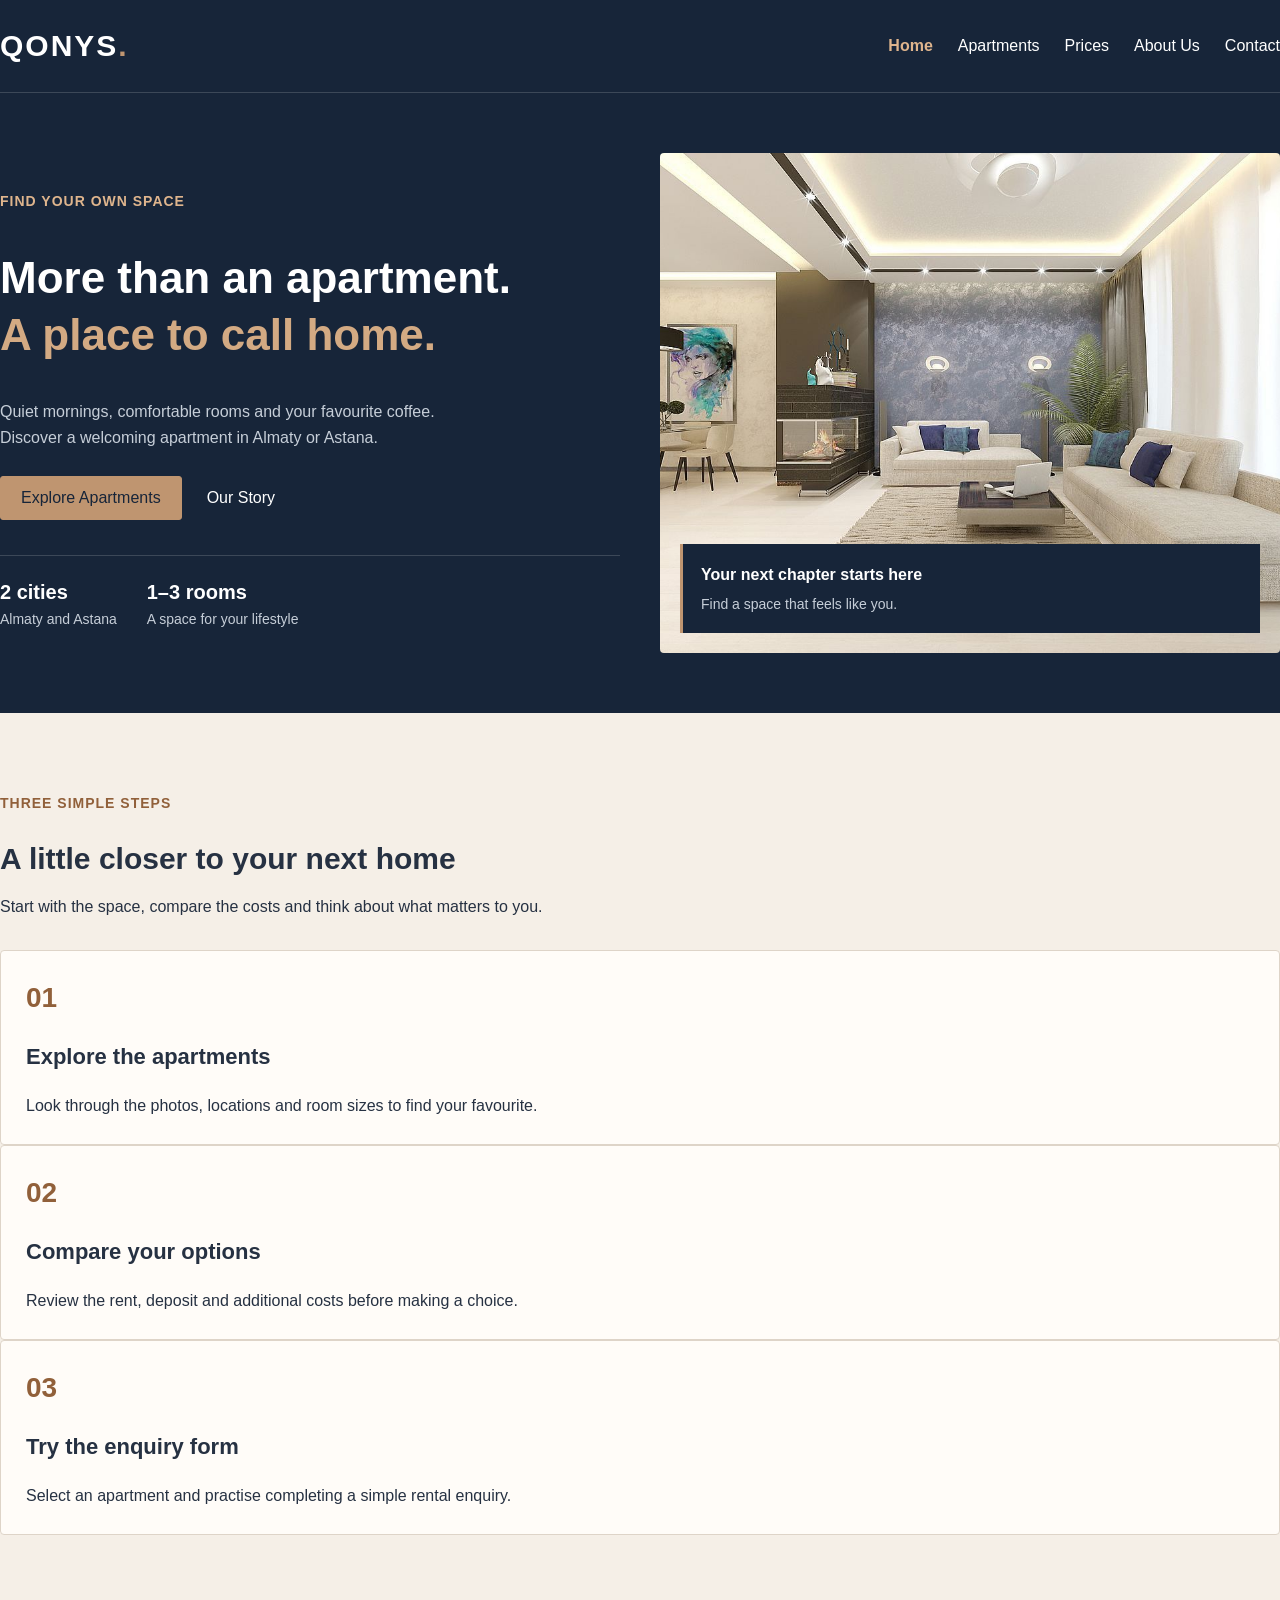
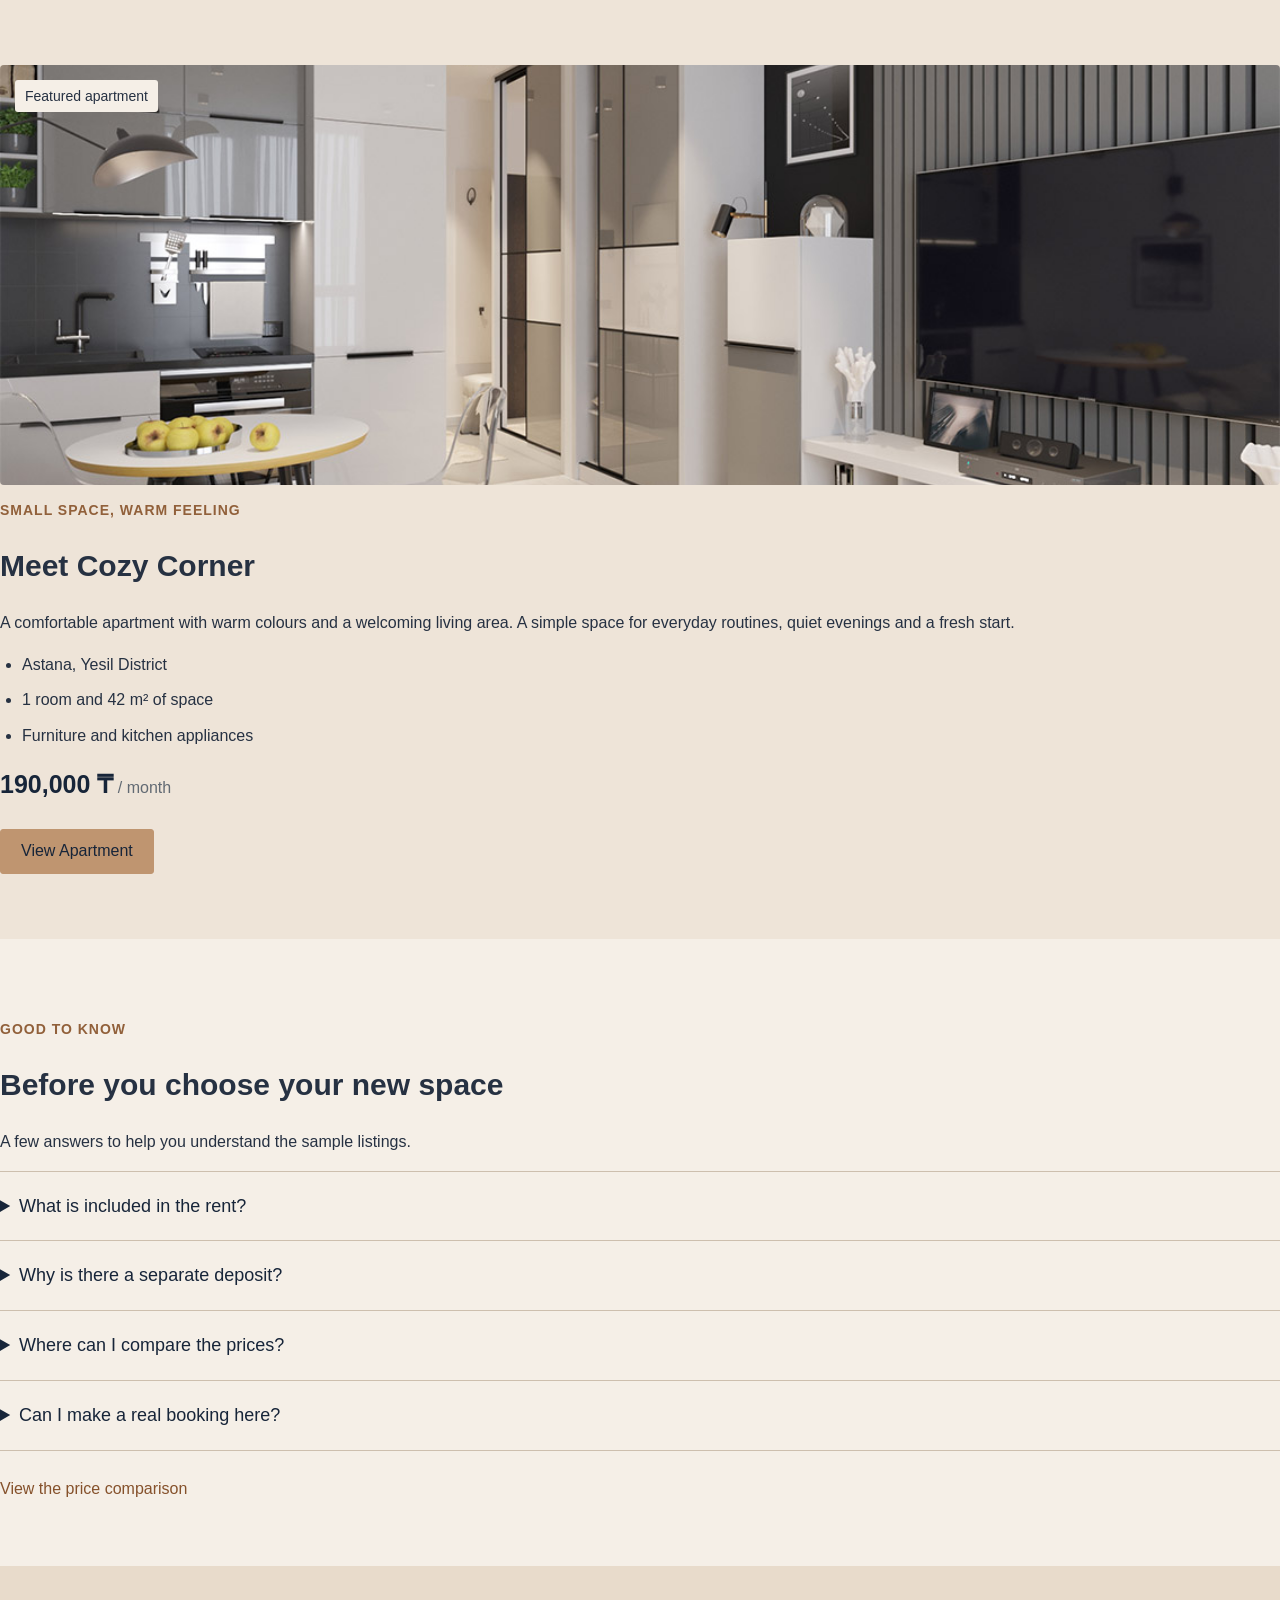
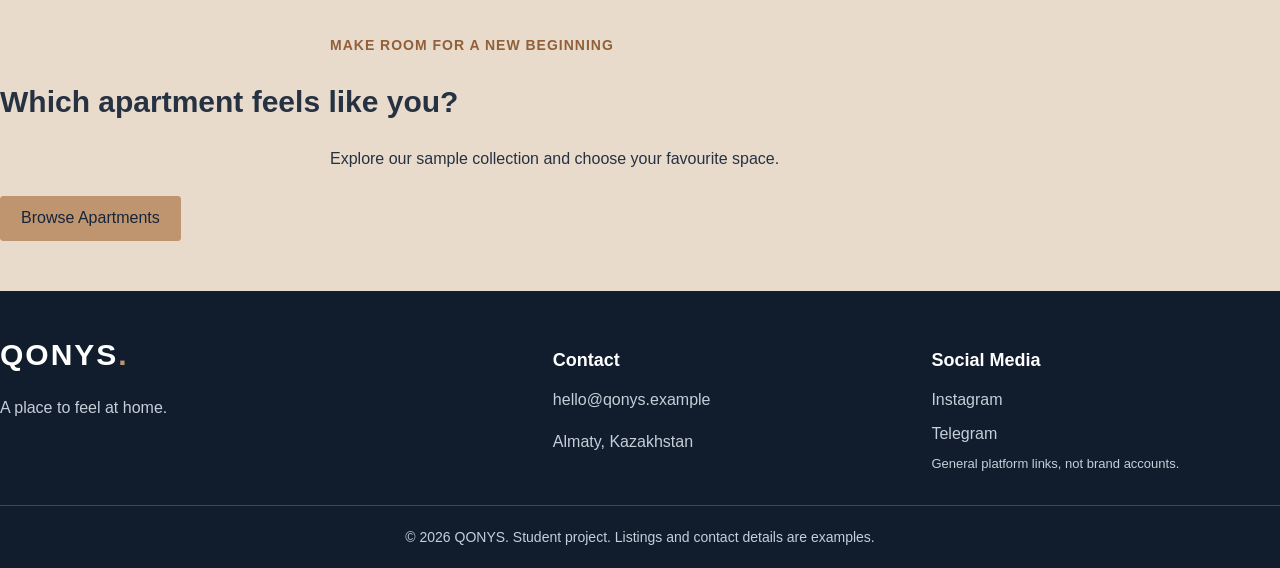
==== index.html @ 055ecd17 "Complete QONYS endterm project features" ====
<!DOCTYPE html>
<html lang="en">
<head>
    <meta charset="UTF-8">
    <meta name="viewport" content="width=device-width, initial-scale=1.0">
    <link href="css/bootstrap.min.css" rel="stylesheet">
    <title>QONYS</title>
    <link rel="stylesheet" href="css/style.css">
</head>
<body>
    
    <header>
        <div class="container header-content">
            <a href="index.html" class="logo">QONYS<span>.</span></a>

            <nav aria-label="Main navigation">
                <ul class="nav-links">
                    <li><a href="index.html" class="active" aria-current="page">Home</a></li>
                    <li><a href="apartments.html">Apartments</a></li>
                    <li><a href="prices.html">Prices</a></li>
                    <li><a href="about.html">About Us</a></li>
                    <li><a href="contact.html">Contact</a></li>
                </ul>
            </nav>
        </div>
    </header>

    <main>
        <section class="hero">
            <div class="container hero-content">
                <div class="hero-description">
                    <p class="subtitle">FIND YOUR OWN SPACE</p>
                    <h1>More than an apartment.<br><span>A place to call home.</span></h1>

                    <p class="hero-text">
                        Quiet mornings, comfortable rooms and your favourite coffee.
                        Discover a welcoming apartment in Almaty or Astana.
                    </p>

                    <div class="hero-actions">
                        <a href="apartments.html" class="btn main-button">Explore Apartments</a>
                        <a href="about.html" class="hero-link">Our Story</a>
                    </div>

                    <div class="hero-facts">
                        <div>
                            <strong>2 cities</strong>
                            <span>Almaty and Astana</span>
                        </div>

                        <div>
                            <strong>1–3 rooms</strong>
                            <span>A space for your lifestyle</span>
                        </div>
                    </div>
                </div>

                <div class="hero-image">
                    <img src="hs1.jpg" alt="Bright living room with a comfortable blue sofa" width="1200" height="900">

                    <div class="image-label">
                        <strong>Your next chapter starts here</strong>
                        <span>Find a space that feels like you.</span>
                    </div>
                </div>
            </div>
        </section>

        <section class="section">
            <div class="container">
                <div class="section-heading">
                    <p class="subtitle">THREE SIMPLE STEPS</p>
                    <h2>A little closer to your next home</h2>
                    <p>Start with the space, compare the costs and think about what matters to you.</p>
                </div>

                <div class="row g-4">
                    <div class="col-md-4">
                        <article class="feature-card">
                            <span class="step-number">01</span>
                            <h3>Explore the apartments</h3>
                            <p>Look through the photos, locations and room sizes to find your favourite.</p>
                        </article>
                    </div>

                    <div class="col-md-4">
                        <article class="feature-card">
                            <span class="step-number">02</span>
                            <h3>Compare your options</h3>
                            <p>Review the rent, deposit and additional costs before making a choice.</p>
                        </article>
                    </div>

                    <div class="col-md-4">
                        <article class="feature-card">
                            <span class="step-number">03</span>
                            <h3>Try the enquiry form</h3>
                            <p>Select an apartment and practise completing a simple rental enquiry.</p>
                        </article>
                    </div>
                </div>
            </div>
        </section>

        <section class="section soft-section">
            <div class="container">
                <div class="row g-5 align-items-center">
                    <div class="col-md-6">
                        <div class="featured-image">
                            <img src="hs2.jpg" alt="Warm living room with brown furniture in Cozy Corner" width="1000" height="800" loading="lazy">
                            <span class="tag">Featured apartment</span>
                        </div>
                    </div>

                    <div class="col-md-6">
                        <p class="subtitle">SMALL SPACE, WARM FEELING</p>
                        <h2>Meet Cozy Corner</h2>

                        <p>
                            A comfortable apartment with warm colours and a welcoming
                            living area. A simple space for everyday routines,
                            quiet evenings and a fresh start.
                        </p>

                        <ul class="simple-list mb-4">
                            <li>Astana, Yesil District</li>
                            <li>1 room and 42 m² of space</li>
                            <li>Furniture and kitchen appliances</li>
                        </ul>

                        <p class="featured-price"><strong>190,000 ₸</strong> / month</p>

                        <a href="apartments.html#cozy-corner" class="btn main-button">View Apartment</a>
                    </div>
                </div>
            </div>
        </section>

        <section class="section">
            <div class="container">
                <div class="row g-5">
                    <div class="col-md-4">
                        <p class="subtitle">GOOD TO KNOW</p>
                        <h2>Before you choose your new space</h2>
                        <p class="mt-3">A few answers to help you understand the sample listings.</p>
                    </div>

                    <div class="col-md-8">
                        <div class="faq-list">
                            <details>
                                <summary>What is included in the rent?</summary>
                                <p>The sample rent includes the apartment, furniture and kitchen appliances. Utilities, internet and parking are listed separately.</p>
                            </details>

                            <details>
                                <summary>Why is there a separate deposit?</summary>
                                <p>A deposit is an additional upfront amount. In our examples, it equals one month's rent. For a real rental, ask about the return conditions before agreeing.</p>
                            </details>

                            <details>
                                <summary>Where can I compare the prices?</summary>
                                <p>The Prices page shows the city, number of rooms, monthly rent and deposit for every sample apartment.</p>
                            </details>

                            <details>
                                <summary>Can I make a real booking here?</summary>
                                <p>No. QONYS is a student project. You can explore the apartments and try the form, but the website does not create bookings.</p>
                            </details>
                        </div>

                        <a href="prices.html" class="text-link">View the price comparison</a>
                    </div>
                </div>
            </div>
        </section>

        <section class="banner">
            <div class="container text-center">
                <p class="subtitle">MAKE ROOM FOR A NEW BEGINNING</p>
                <h2>Which apartment feels like you?</h2>
                <p>Explore our sample collection and choose your favourite space.</p>
                <a href="apartments.html" class="btn main-button">Browse Apartments</a>
            </div>
        </section>
    </main>

     <footer>
        <div class="container footer-content">
            <div>
                <a href="index.html" class="logo">QONYS<span>.</span></a>
                <p>A place to feel at home.</p>
            </div>

            <div>
                <h3>Contact</h3>
                <a href="mailto:hello@qonys.example">hello@qonys.example</a>
                <p>Almaty, Kazakhstan</p>
            </div>

            <div>
                <h3>Social Media</h3>
                <a href="https://www.instagram.com/" target="_blank" rel="noopener noreferrer">Instagram</a>
                <a href="https://t.me/" target="_blank" rel="noopener noreferrer">Telegram</a>
                <small>General platform links, not brand accounts.</small>
            </div>
        </div>

        <p class="copyright">© 2026 QONYS. Student project. Listings and contact details are examples.</p>
    </footer>

</body>
</html>
---- css/style.css ----
/* CSS variables */

:root {
    --navy: #172539;
    --brown: #bf9570;
    --cream: #f5efe7;
}

/* General styles */

* {
    box-sizing: border-box;
}

body {
    margin: 0;
    font-family: "Roboto", Arial, sans-serif;
    font-size: 16px;
    line-height: 1.6;
    color: #263142;
    background-color: var(--cream);
}

h1,
h2,
h3 {
    font-weight: 700;
    line-height: 1.3;
}

h1 {
    font-size: 44px;
}

h2 {
    font-size: 30px;
}

h3 {
    font-size: 22px;
}

a {
    color: inherit;
    text-decoration: none;
}

a:hover {
    color: #85512b;
    text-decoration: none;
}

a:focus,
button:focus {
    outline: 2px solid #91603a;
    outline-offset: 3px;
}

img {
    display: block;
    max-width: 100%;
    object-fit: cover;
}

.section {
    padding: 65px 0;
}

.soft-section {
    background-color: #eee4d8;
}

.section-heading {
    max-width: 650px;
    margin-bottom: 30px;
}

.section-heading h2 {
    margin-bottom: 15px;
}

.subtitle {
    margin-bottom: 15px;
    color: #91603a;
    font-size: 14px;
    font-weight: 700;
    letter-spacing: 1px;
}

.section-actions {
    display: flex;
    justify-content: center;
    margin-top: 30px;
}

/* Header and navigation */

header {
    color: white;
    background-color: var(--navy);
    border-bottom: 1px solid #3c4858;
}

.header-content {
    display: flex;
    justify-content: space-between;
    align-items: center;
    gap: 25px;
    padding-top: 22px;
    padding-bottom: 22px;
}

.logo {
    color: white;
    font-size: 30px;
    font-weight: 700;
    letter-spacing: 2px;
    text-decoration: none;
}

.logo span {
    color: var(--brown);
}

.logo:hover {
    color: #dfb58d;
}

.nav-links {
    display: flex;
    flex-wrap: wrap;
    gap: 25px;
    margin: 0;
    padding: 0;
    list-style: none;
}

.nav-links a {
    display: block;
    padding: 6px 0;
    color: white;
    text-decoration: none;
}

.nav-links a:hover {
    color: #dfb58d;
}

.nav-links a.active {
    color: #dfb58d;
    font-weight: 700;
}

/* Buttons */

.main-button,
.outline-button {
    display: inline-flex;
    justify-content: center;
    align-items: center;
    min-height: 44px;
    padding: 10px 20px;
    border-radius: 3px;
    font-size: 16px;
    font-weight: 500;
    line-height: 1.4;
    text-align: center;
    text-decoration: none;
    box-shadow: none;
    transition: none;
}

.main-button {
    color: #172539;
    background-color: var(--brown);
    border: 1px solid #bf9570;
}

.main-button:hover {
    color: #172539;
    background-color: #cda780;
    border-color: #cda780;
}

.main-button:focus {
    color: #172539;
    background-color: var(--brown);
    border-color: #91603a;
    box-shadow: none;
}

.outline-button {
    color: #172539;
    background-color: transparent;
    border: 1px solid #172539;
}

.outline-button:hover,
.outline-button:focus {
    color: #172539;
    background-color: #e8dbcb;
    border-color: #172539;
    box-shadow: none;
}

.text-link {
    display: inline-block;
    color: #85512b;
    font-weight: 500;
    text-decoration: none;
}

.text-link:hover {
    color: #172539;
}

/* Home page */

.hero {
    padding: 60px 0;
    color: white;
    background-color: var(--navy);
}

.hero-content {
    display: grid;
    grid-template-columns: 1fr 1fr;
    align-items: center;
    gap: 40px;
}

.hero-content > div {
    min-width: 0;
}

.hero .subtitle {
    color: #dfb58d;
}

.hero h1 span {
    color: #d3aa83;
}

.hero-text {
    max-width: 450px;
    margin: 25px 0;
    color: #c6ced8;
}

.hero-actions {
    display: flex;
    align-items: center;
    flex-wrap: wrap;
    gap: 25px;
}

.hero-link {
    color: white;
    text-decoration: none;
}

.hero-link:hover {
    color: #dfb58d;
}

.hero-facts {
    display: flex;
    flex-wrap: wrap;
    gap: 30px;
    margin-top: 35px;
    padding-top: 20px;
    border-top: 1px solid #3c4858;
}

.hero-facts strong,
.hero-facts span {
    display: block;
}

.hero-facts strong {
    font-size: 20px;
}

.hero-facts span {
    color: #c6ced8;
    font-size: 14px;
}

/* Image positioning */
.hero-image {
    position: relative;
}

.hero-image img {
    width: 100%;
    height: 500px;
    border-radius: 4px;
}

.image-label {
    position: absolute;
    right: 20px;
    bottom: 20px;
    left: 20px;
    padding: 18px;
    background-color: #172539;
    border-left: 3px solid #bf9570;
}

.image-label strong,
.image-label span {
    display: block;
}

.image-label span {
    margin-top: 5px;
    color: #c6ced8;
    font-size: 14px;
}

/* Information cards */

.feature-card {
    height: 100%;
    padding: 25px;
    background-color: #fffcf8;
    border: 1px solid #ded4c8;
    border-radius: 4px;
}

.feature-card p:last-child {
    margin-bottom: 0;
}

.step-number {
    display: block;
    margin-bottom: 15px;
    color: #91603a;
    font-size: 28px;
    font-weight: 700;
}

/* Featured apartment */

.featured-image {
    position: relative;
}

.featured-image img {
    width: 100%;
    height: 420px;
    border-radius: 4px;
}

.featured-price {
    margin-bottom: 25px;
    color: #626a73;
}

.featured-price strong {
    color: #172539;
    font-size: 25px;
}

/* Frequently asked questions */

.faq-list {
    margin-bottom: 25px;
    border-top: 1px solid #cdbfae;
}

.faq-list details {
    padding: 20px 0;
    border-bottom: 1px solid #cdbfae;
}

.faq-list summary {
    color: #172539;
    cursor: pointer;
    font-size: 18px;
    font-weight: 500;
}

.faq-list summary:hover {
    color: #85512b;
}

.faq-list summary:focus {
    outline: 2px solid #91603a;
    outline-offset: 3px;
}

.faq-list details p {
    margin: 15px 0 0;
    color: #4e5864;
}

/* Banner */

.banner {
    padding: 50px 0;
    background-color: #e8dbcb;
}

.banner p {
    max-width: 620px;
    margin: 18px auto 25px;
}

/* Page headings */

.page-heading {
    padding: 50px 0;
    color: white;
    background-color: var(--navy);
}

.page-heading h1 {
    max-width: 850px;
    margin-bottom: 20px;
}

.page-heading .subtitle {
    color: #dfb58d;
}

.page-heading p:last-child {
    max-width: 650px;
    margin-bottom: 0;
    color: #c6ced8;
}

/* Apartment cards */

.apartment-grid {
    display: grid;
    grid-template-columns: repeat(3, 1fr);
    align-items: stretch;
    gap: 25px;
}

.apartment-card {
    display: flex;
    flex-direction: column;
    min-width: 0;
    overflow: hidden;
    background-color: #fffcf8;
    border: 1px solid #ded4c8;
    border-radius: 4px;
    scroll-margin-top: 25px;
}

.card-image {
    position: relative;
    flex-shrink: 0;
}

.card-image img {
    width: 100%;
    height: 240px;
}

.tag {
    position: absolute;
    top: 15px;
    left: 15px;
    padding: 5px 10px;
    background-color: #f5efe7;
    border-radius: 3px;
    font-size: 14px;
}

.card-info {
    display: flex;
    flex-direction: column;
    flex-grow: 1;
    padding: 22px;
}

.card-info h2 {
    font-size: 25px;
}

.location {
    color: #626a73;
    font-size: 14px;
}

.apartment-details {
    margin-bottom: 25px;
    padding-left: 20px;
    color: #4e5864;
}

.apartment-details li {
    margin-bottom: 6px;
}

.card-bottom {
    display: flex;
    flex-direction: column;
    gap: 16px;
    margin-top: auto;
    padding-top: 20px;
    border-top: 1px solid #ded4c8;
}

.apartment-price {
    display: flex;
    align-items: baseline;
    flex-wrap: wrap;
    gap: 8px;
    margin: 0;
}

.apartment-price strong {
    color: #172539;
    font-size: 22px;
}

.apartment-price span {
    color: #626a73;
    font-size: 14px;
}

.card-bottom .main-button {
    width: 100%;
    font-size: 15px;
}

/* Lists and notices */

.simple-list {
    margin-bottom: 0;
    padding-left: 22px;
}

.simple-list li {
    margin-top: 10px;
}

.notice {
    padding: 16px;
    background-color: #e9dfd2;
    border-left: 3px solid #91603a;
    font-size: 15px;
}

/* Price table */

.price-table {
    width: 100%;
    min-width: 720px;
    border-collapse: collapse;
    background-color: #fffcf8;
}

.price-table caption {
    caption-side: top;
    margin-bottom: 12px;
    color: #626a73;
}
.price-table th,
.price-table td {
    padding: 18px;
    text-align: left;
    border-bottom: 1px solid #ded4c8;
}

.price-table thead {
    color: white;
    background-color: var(--navy);
}

.price-table tbody tr:nth-child(even) {
    background-color: #e9dfd2;
}

/* Budget example */

.budget-box {
    padding: 25px;
    background-color: #fffcf8;
    border: 1px solid #ded4c8;
    border-radius: 4px;
}

.budget-box h3 {
    margin-bottom: 20px;
}

.budget-row {
    display: flex;
    justify-content: space-between;
    flex-wrap: wrap;
    gap: 10px;
    padding: 15px 0;
    border-bottom: 1px solid #ded4c8;
}

.budget-total {
    color: #172539;
    font-size: 20px;
    font-weight: 700;
}

/* About page */

.about-image {
    width: 100%;
    height: 420px;
    border-radius: 4px;
}

/* Contact page */

.contact-section {
    padding: 50px 0;
}

.contact-note {
    margin-top: 20px;
    color: #555;
    font-size: 14px;
}

.contact-form {
    padding: 24px;
    background-color: #fffcf8;
    border: 1px solid #cfc5b9;
    border-radius: 3px;
}

.contact-form h2 {
    margin-bottom: 20px;
    font-size: 26px;
}

.form-label {
    font-weight: 500;
}

.contact-form .form-control,
.contact-form .form-select {
    padding: 9px 12px;
    border: 1px solid #aaa;
    border-radius: 3px;
    box-shadow: none;
    transition: none;
}

.contact-form .form-control:focus,
.contact-form .form-select:focus {
    border-color: #91603a;
    outline: 2px solid #bf9570;
    outline-offset: 1px;
    box-shadow: none;
}

.contact-form .main-button {
    width: auto;
}

/* ID selectors */

#request {
    scroll-margin-top: 25px;
}

#demo {
    margin-top: 20px;
    margin-bottom: 0;
    color: #555;
    font-size: 14px;
}

#demo:target {
    outline: 2px solid #91603a;
    outline-offset: 5px;
}

/* Footer */

footer {
    padding-top: 40px;
    color: #c6ced8;
    background-color: #111d2d;
}

.footer-content {
    display: grid;
    grid-template-columns: 1.5fr 1fr 1fr;
    gap: 30px;
}

footer h3 {
    margin-bottom: 15px;
    color: white;
    font-size: 18px;
}

footer a {
    display: block;
    margin-bottom: 8px;
    color: #c6ced8;
    text-decoration: none;
    overflow-wrap: anywhere;
}

footer a:hover {
    color: #dfb58d;
}

footer small {
    display: block;
    font-size: 13px;
}

.copyright {
    margin: 30px 0 0;
    padding: 20px;
    text-align: center;
    border-top: 1px solid #3c4858;
    font-size: 14px;
}

/* Tablet */

@media (max-width: 992px) {
    h1 {
        font-size: 36px;
    }

    h2 {
        font-size: 28px;
    }

    .section {
        padding: 50px 0;
    }

    .header-content {
        flex-wrap: wrap;
        gap: 15px;
    }

    .nav-links {
        gap: 20px;
    }

    .hero-content {
        gap: 25px;
    }

    .hero-image img {
        height: 480px;
    }

    .hero-facts {
        gap: 20px;
    }

    .apartment-grid {
        grid-template-columns: repeat(2, 1fr);
    }

    .card-info {
        padding: 20px;
    }

    .footer-content {
        grid-template-columns: repeat(2, 1fr);
    }
}

/* Mobile */

@media (max-width: 576px) {
    h1 {
        font-size: 30px;
    }

    h2 {
        font-size: 25px;
    }

    h3 {
        font-size: 20px;
    }

    .section {
        padding: 40px 0;
    }

    .section-heading {
        margin-bottom: 25px;
    }

    .header-content {
        flex-direction: column;
        align-items: flex-start;
    }

    .nav-links {
        gap: 8px 18px;
        font-size: 14px;
    }

    .hero {
        padding: 35px 0;
    }

    .hero-content {
        grid-template-columns: 1fr;
        gap: 30px;
    }

    .hero-actions {
        flex-direction: column;
        align-items: stretch;
        gap: 18px;
    }

    .hero-link {
        align-self: flex-start;
    }

    .hero-image img {
        height: 350px;
    }

    .image-label {
        right: 15px;
        bottom: 15px;
        left: 15px;
        padding: 15px;
    }

    .hero-facts {
        margin-top: 25px;
    }

    .page-heading {
        padding: 35px 0;
    }
.apartment-grid {
        grid-template-columns: 1fr;
    }

    .featured-image img,
    .about-image {
        height: 300px;
    }

    .feature-card,
    .budget-box {
        padding: 20px;
    }

    .faq-list summary {
        font-size: 17px;
    }

    .banner {
        padding: 40px 0;
    }

    .banner .main-button,
    .section-actions .outline-button {
        width: 100%;
    }

    .contact-section {
        padding: 35px 0;
    }

    .contact-form {
        padding: 18px;
    }

    .footer-content {
        grid-template-columns: 1fr;
        gap: 25px;
    }
}
/* Endterm features */

[hidden] {
    display: none !important;
}

.gallery-photo {
    display: block;
    width: 100%;
    padding: 0;
    border: 0;
    background: transparent;
    cursor: zoom-in;
}

.gallery-photo:focus-visible {
    outline-offset: -4px;
}

.card-image .tag {
    pointer-events: none;
}

#lightbox {
    width: min(900px, 94vw);
    max-height: 92vh;
    padding: 16px;
    border: 0;
    border-radius: 4px;
    background: var(--navy);
    color: white;
}

#lightbox::backdrop {
    background: rgba(0, 0, 0, 0.78);
}

#large-photo {
    width: 100%;
    max-height: 65vh;
    object-fit: contain;
}

.password-strength {
    font-size: 0.875rem;
    font-weight: 700;
}

.contact-form .is-invalid {
    border-color: #b02a37;
}

.contact-form .is-valid {
    border-color: #146c43;
}
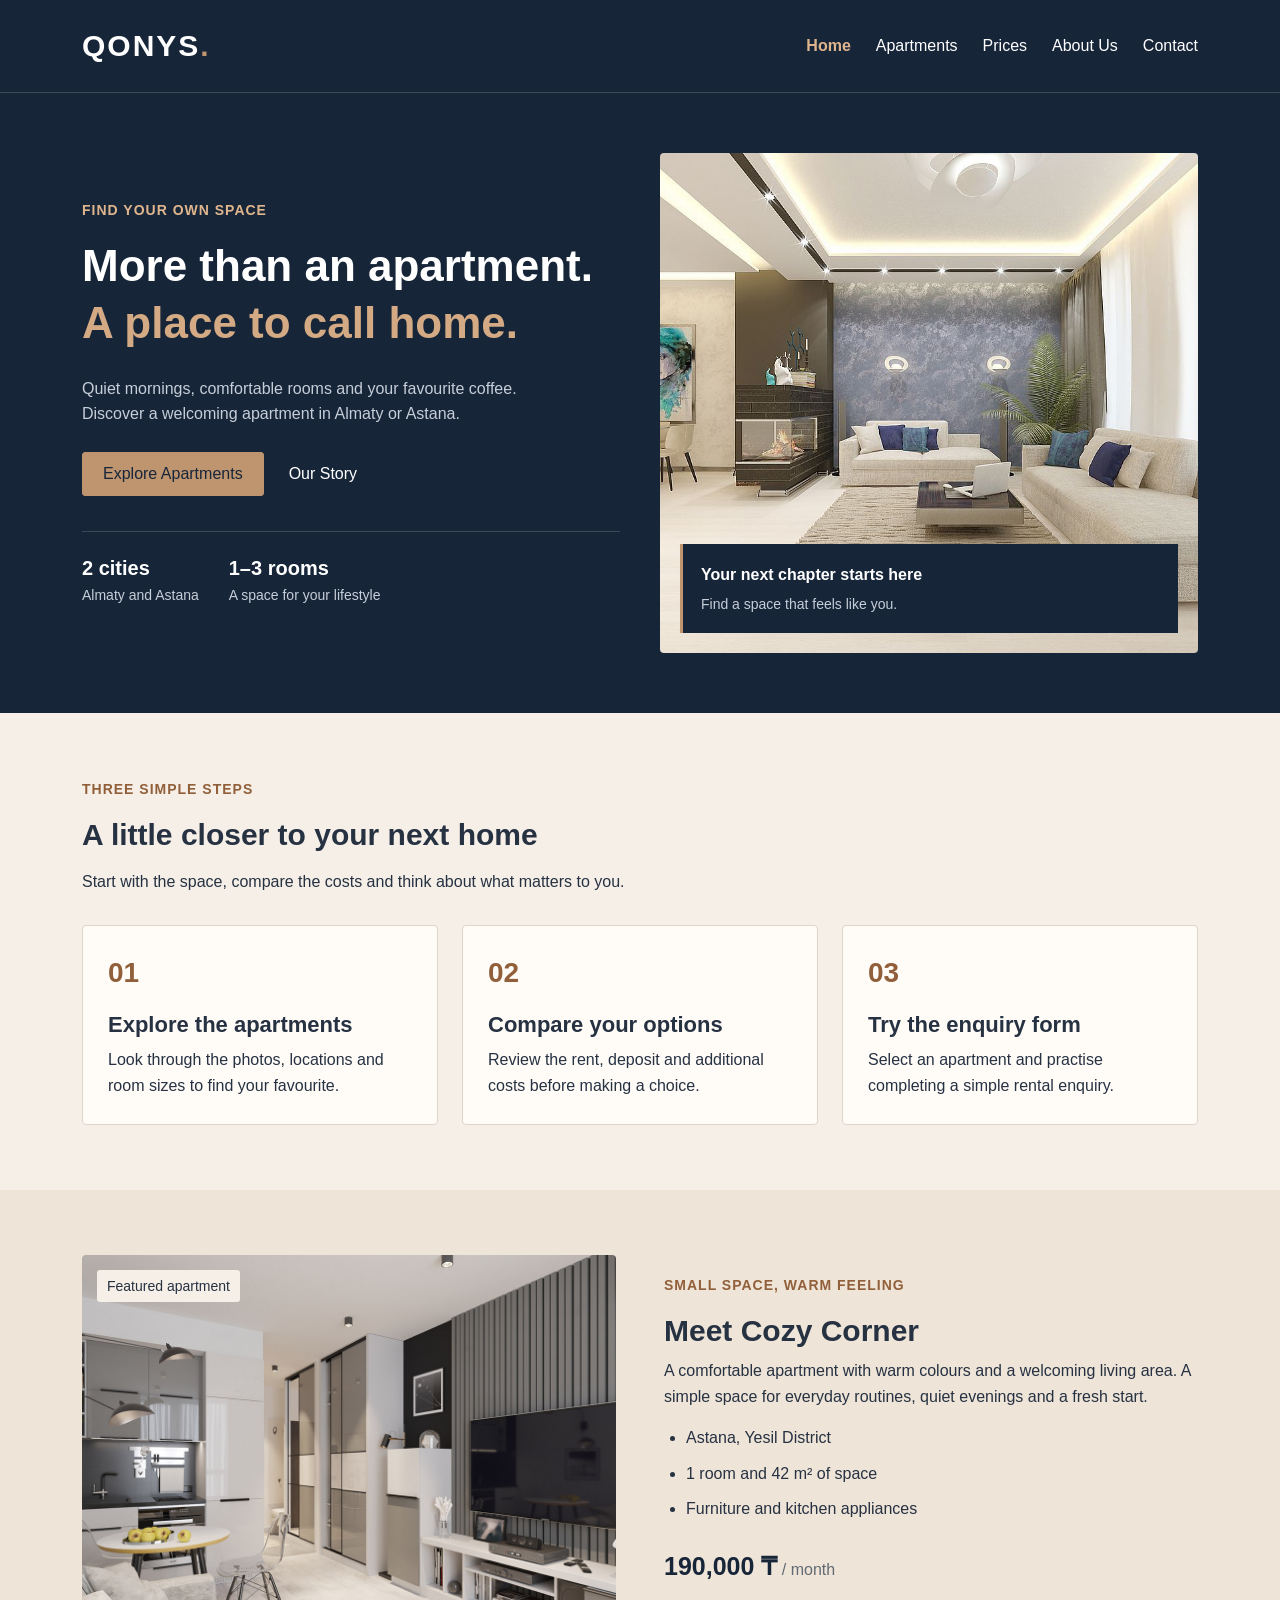
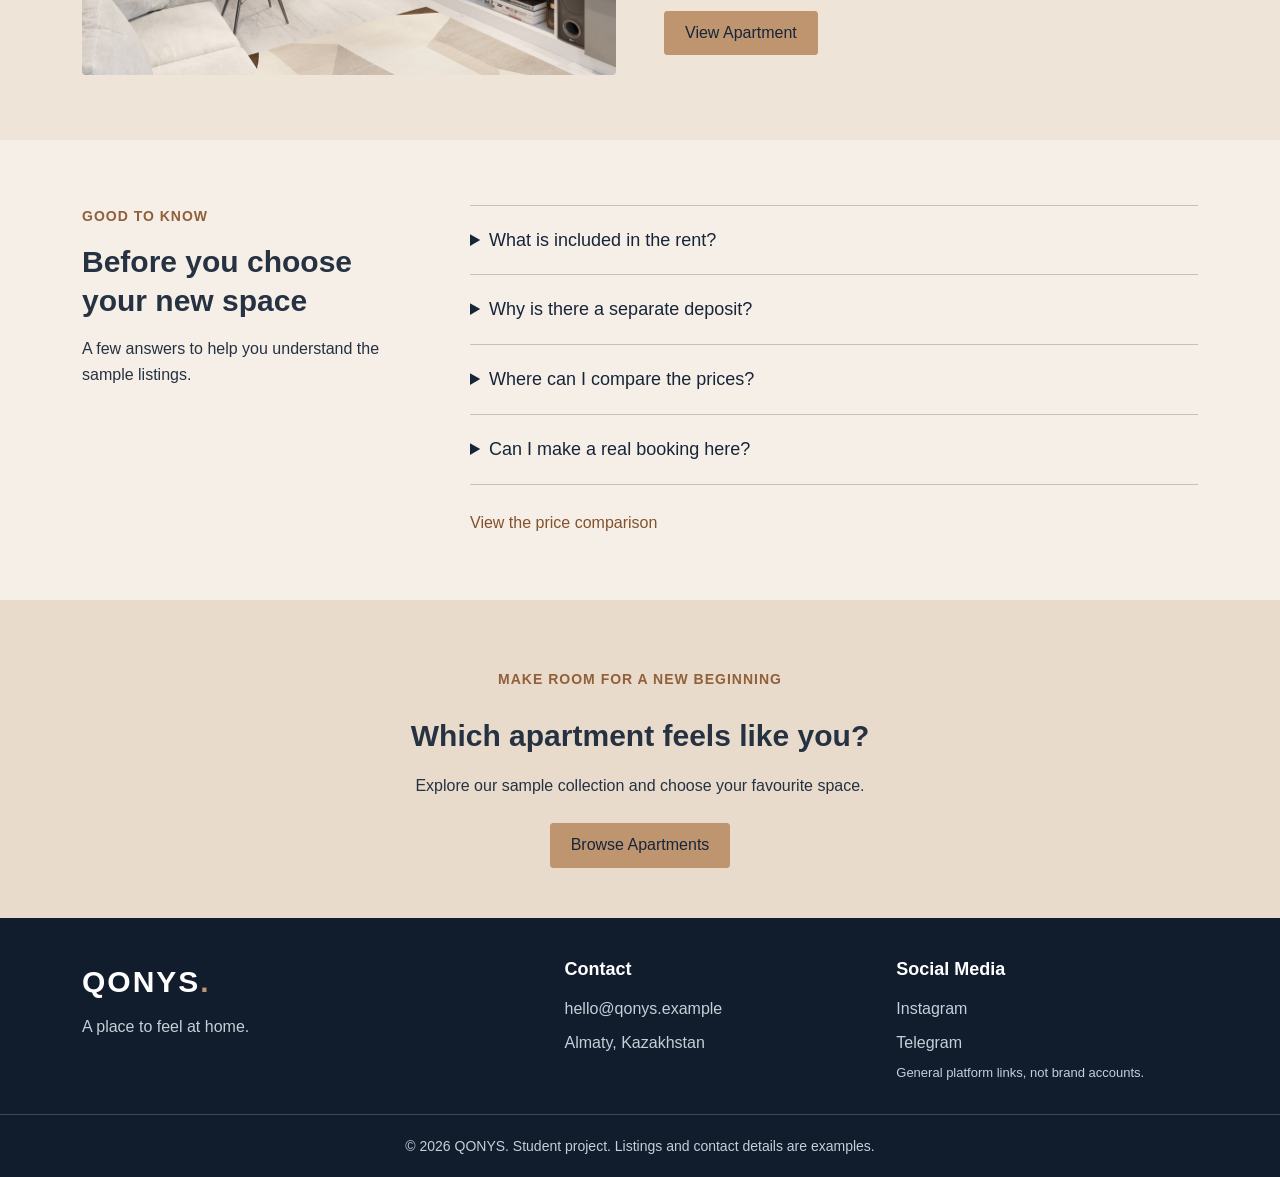
==== commit 2f2e86f6: "Revert "Complete QONYS endterm project features"" ====
--- a/index.html
+++ b/index.html
@@ -3,7 +3,7 @@
 <head>
     <meta charset="UTF-8">
     <meta name="viewport" content="width=device-width, initial-scale=1.0">
-    <link href="css/bootstrap.min.css" rel="stylesheet">
+    <link href="https://cdn.jsdelivr.net/npm/bootstrap@5.3.3/dist/css/bootstrap.min.css" rel="stylesheet">
     <title>QONYS</title>
     <link rel="stylesheet" href="css/style.css">
 </head>
--- a/css/style.css
+++ b/css/style.css
@@ -882,59 +882,4 @@
         grid-template-columns: 1fr;
         gap: 25px;
     }
-}
-/* Endterm features */
-
-[hidden] {
-    display: none !important;
-}
-
-.gallery-photo {
-    display: block;
-    width: 100%;
-    padding: 0;
-    border: 0;
-    background: transparent;
-    cursor: zoom-in;
-}
-
-.gallery-photo:focus-visible {
-    outline-offset: -4px;
-}
-
-.card-image .tag {
-    pointer-events: none;
-}
-
-#lightbox {
-    width: min(900px, 94vw);
-    max-height: 92vh;
-    padding: 16px;
-    border: 0;
-    border-radius: 4px;
-    background: var(--navy);
-    color: white;
-}
-
-#lightbox::backdrop {
-    background: rgba(0, 0, 0, 0.78);
-}
-
-#large-photo {
-    width: 100%;
-    max-height: 65vh;
-    object-fit: contain;
-}
-
-.password-strength {
-    font-size: 0.875rem;
-    font-weight: 700;
-}
-
-.contact-form .is-invalid {
-    border-color: #b02a37;
-}
-
-.contact-form .is-valid {
-    border-color: #146c43;
-}
+}
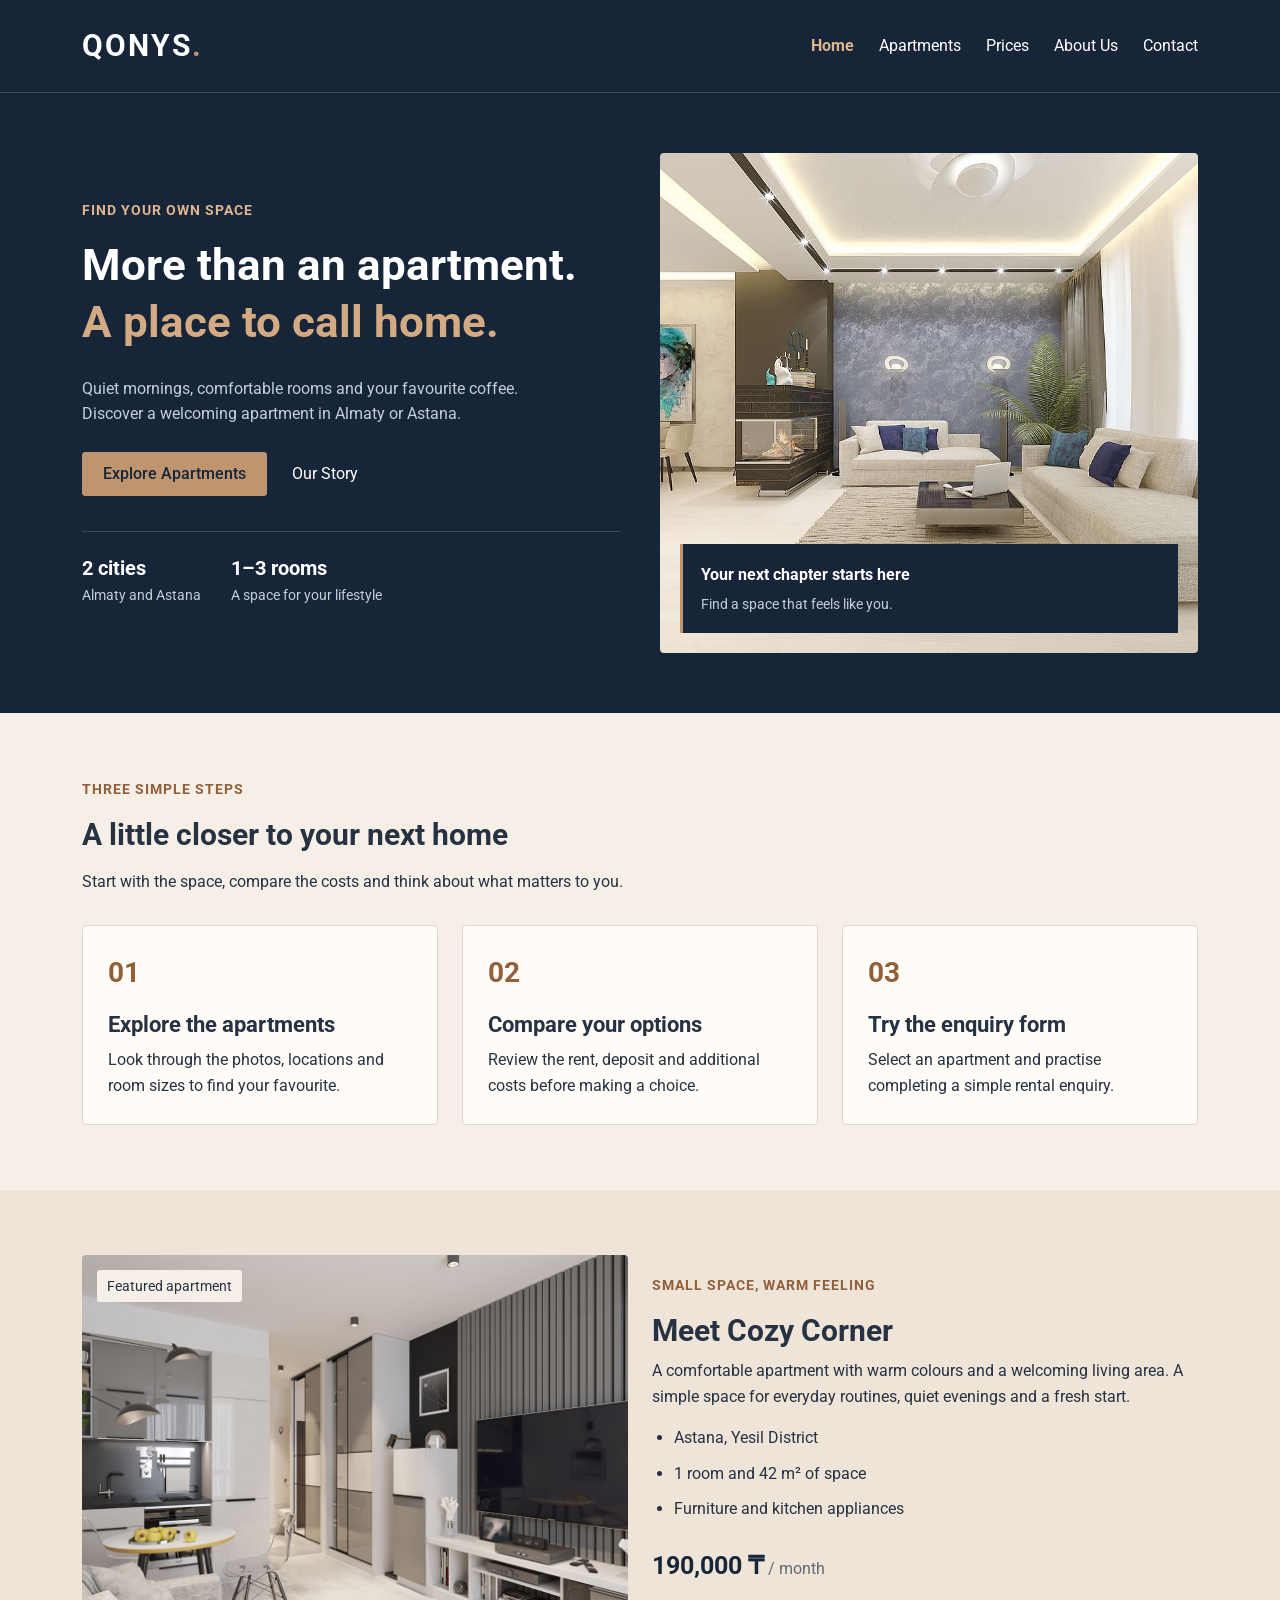
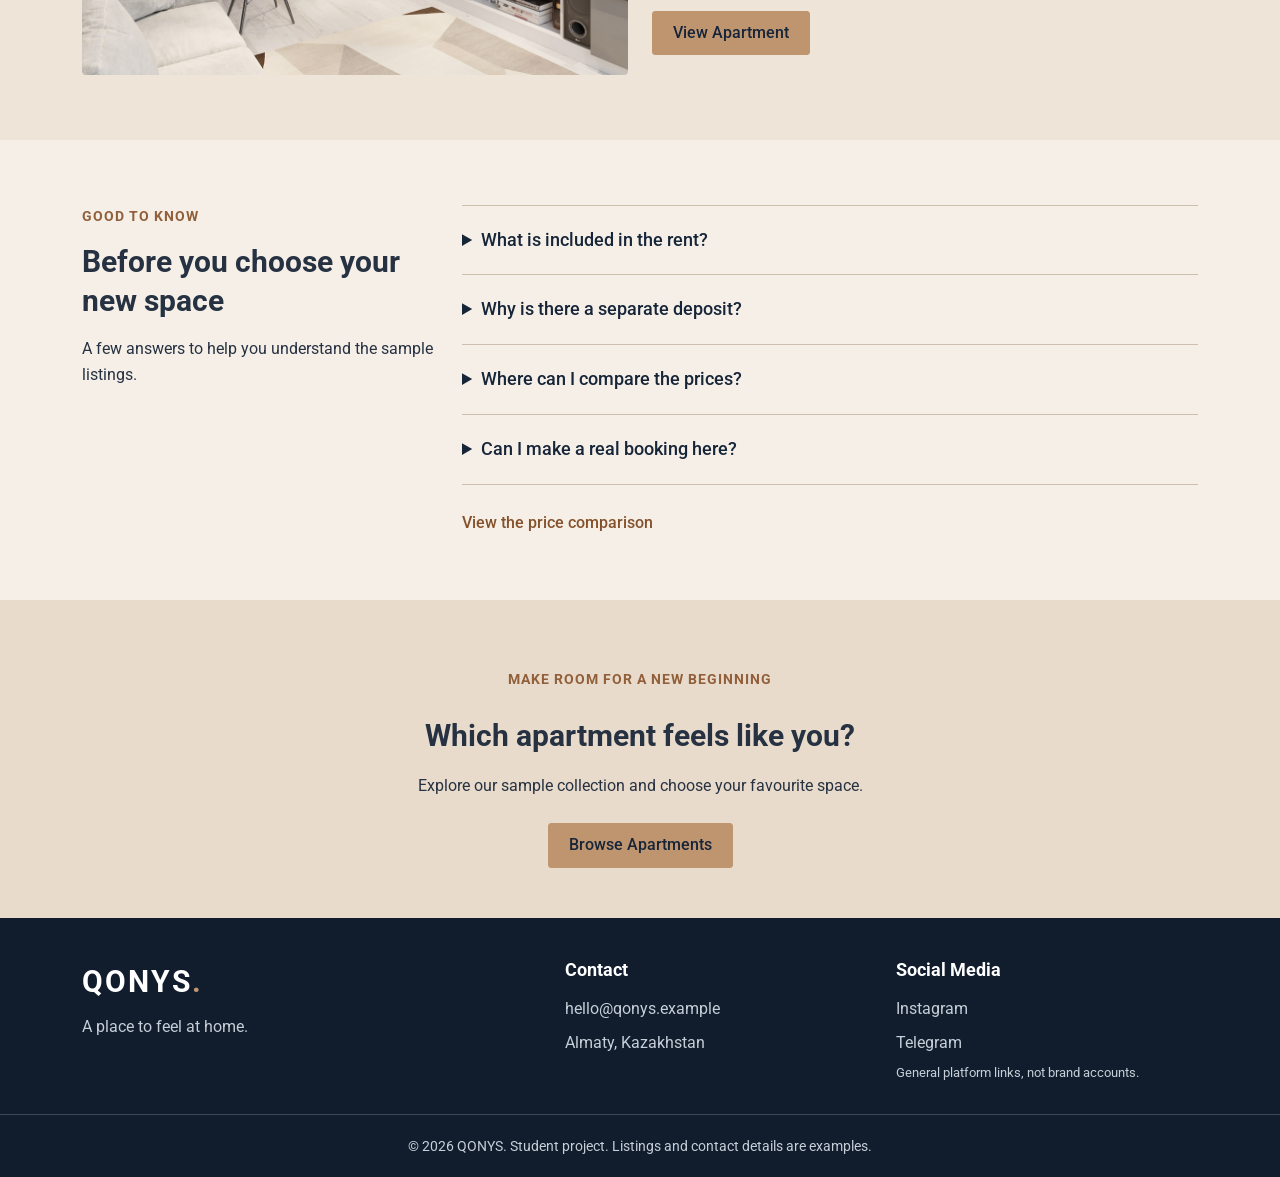
==== commit 10c86573: "Fixing some problems" ====
--- a/index.html
+++ b/index.html
@@ -4,7 +4,8 @@
     <meta charset="UTF-8">
     <meta name="viewport" content="width=device-width, initial-scale=1.0">
     <link href="https://cdn.jsdelivr.net/npm/bootstrap@5.3.3/dist/css/bootstrap.min.css" rel="stylesheet">
-    <title>QONYS</title>
+    <title>QONYS | Home</title>
+    <link href="https://fonts.googleapis.com/css2?family=Roboto:wght@400;500;700&display=swap" rel="stylesheet">
     <link rel="stylesheet" href="css/style.css">
 </head>
 <body>
@@ -104,7 +105,7 @@
 
         <section class="section soft-section">
             <div class="container">
-                <div class="row g-5 align-items-center">
+                <div class="row g-4 align-items-center">
                     <div class="col-md-6">
                         <div class="featured-image">
                             <img src="hs2.jpg" alt="Warm living room with brown furniture in Cozy Corner" width="1000" height="800" loading="lazy">
@@ -138,7 +139,7 @@
 
         <section class="section">
             <div class="container">
-                <div class="row g-5">
+                <div class="row g-4">
                     <div class="col-md-4">
                         <p class="subtitle">GOOD TO KNOW</p>
                         <h2>Before you choose your new space</h2>
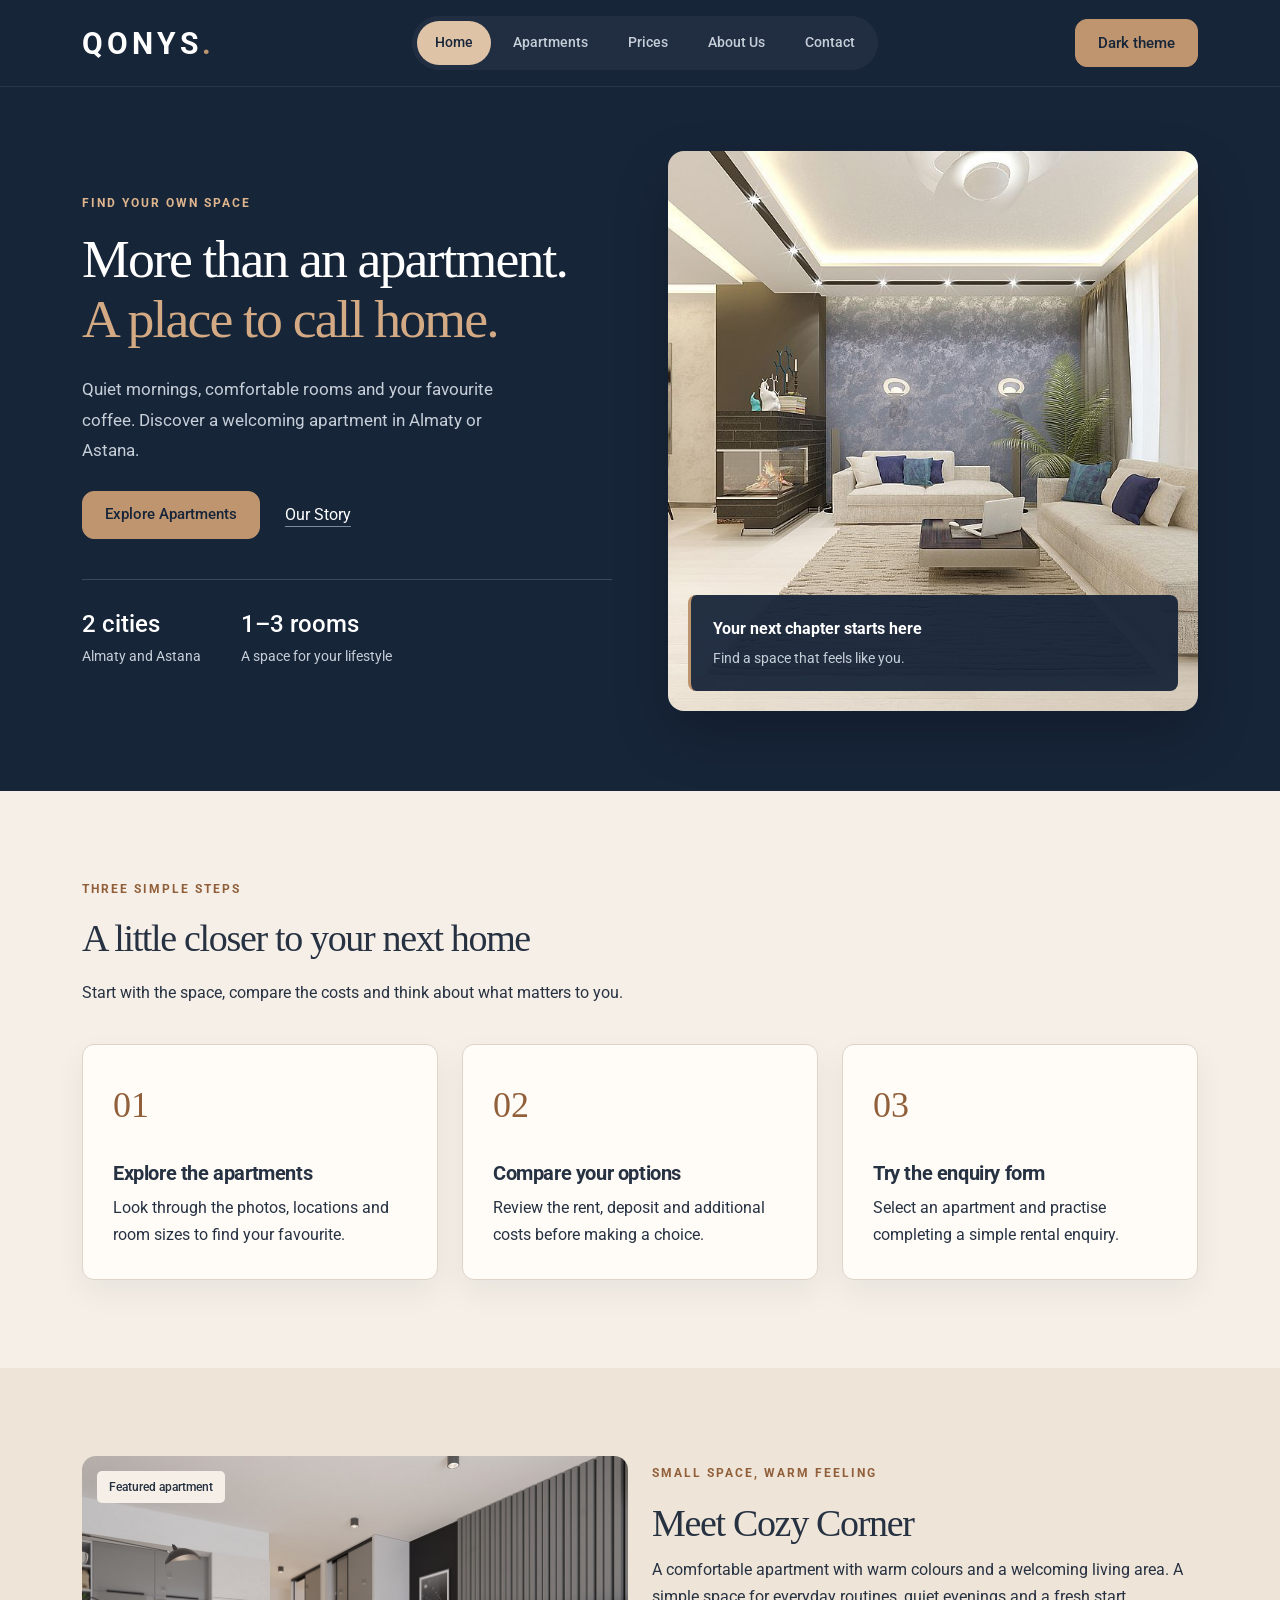
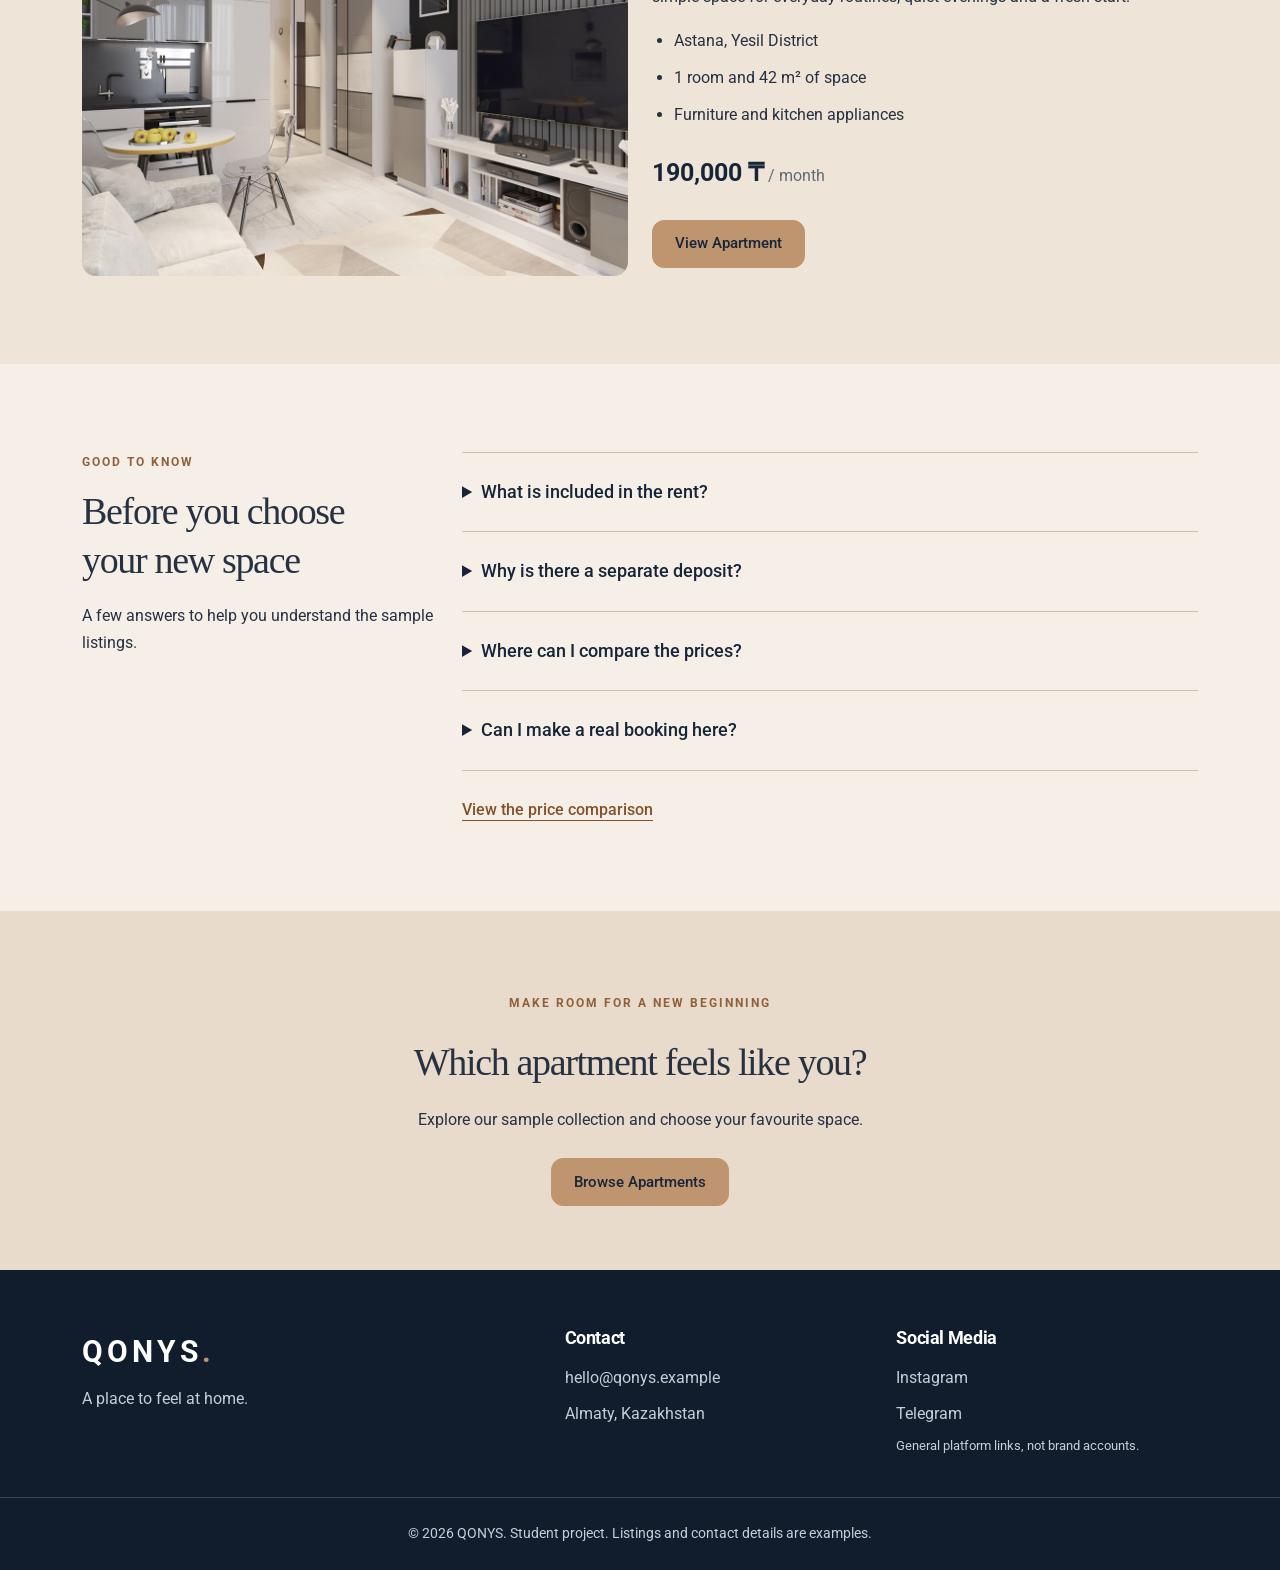
==== commit 150b1561: "Add persistent theme toggle across all pages" ====
--- a/index.html
+++ b/index.html
@@ -6,7 +6,9 @@
     <link href="https://cdn.jsdelivr.net/npm/bootstrap@5.3.3/dist/css/bootstrap.min.css" rel="stylesheet">
     <title>QONYS | Home</title>
     <link href="https://fonts.googleapis.com/css2?family=Roboto:wght@400;500;700&display=swap" rel="stylesheet">
+    <link rel="stylesheet" href="css/theme.css">
     <link rel="stylesheet" href="css/style.css">
+    <script src="js/theme.js"></script>
 </head>
 <body>
     
--- a/css/style.css
+++ b/css/style.css
@@ -4,6 +4,9 @@
     --navy: #172539;
     --brown: #bf9570;
     --cream: #f5efe7;
+    --surface: #fffcf8;
+    --border: #ded4c8;
+    --shadow: 0 12px 32px rgba(23, 37, 57, 0.06);
 }
 
 /* General styles */
@@ -16,7 +19,7 @@
     margin: 0;
     font-family: "Roboto", Arial, sans-serif;
     font-size: 16px;
-    line-height: 1.6;
+    line-height: 1.7;
     color: #263142;
     background-color: var(--cream);
 }
@@ -28,16 +31,26 @@
     line-height: 1.3;
 }
 
+h1,
+h2 {
+    font-family: Georgia, "Times New Roman", serif;
+    font-weight: 400;
+    letter-spacing: -0.035em;
+    text-wrap: balance;
+}
+
 h1 {
-    font-size: 44px;
+    font-size: clamp(40px, 4.2vw, 60px);
+    line-height: 1.12;
 }
 
 h2 {
-    font-size: 30px;
+    font-size: 38px;
 }
 
 h3 {
-    font-size: 22px;
+    font-size: 20px;
+    letter-spacing: -0.02em;
 }
 
 a {
@@ -50,10 +63,28 @@
     text-decoration: none;
 }
 
-a:focus,
-button:focus {
+:focus-visible {
     outline: 2px solid #91603a;
-    outline-offset: 3px;
+    outline-offset: 4px;
+}
+
+/* Show a focus ring for keyboard navigation, not a mouse click. */
+:is(a, button, summary):focus:not(:focus-visible) {
+    outline: none;
+    box-shadow: none;
+}
+
+::selection {
+    color: #172539;
+    background-color: #dfb58d;
+}
+
+button:disabled {
+    cursor: not-allowed;
+}
+
+textarea {
+    resize: vertical;
 }
 
 img {
@@ -63,7 +94,7 @@
 }
 
 .section {
-    padding: 65px 0;
+    padding: 88px 0;
 }
 
 .soft-section {
@@ -72,7 +103,7 @@
 
 .section-heading {
     max-width: 650px;
-    margin-bottom: 30px;
+    margin-bottom: 38px;
 }
 
 .section-heading h2 {
@@ -82,9 +113,9 @@
 .subtitle {
     margin-bottom: 15px;
     color: #91603a;
-    font-size: 14px;
+    font-size: 12px;
     font-weight: 700;
-    letter-spacing: 1px;
+    letter-spacing: 2px;
 }
 
 .section-actions {
@@ -98,7 +129,7 @@
 header {
     color: white;
     background-color: var(--navy);
-    border-bottom: 1px solid #3c4858;
+    border-bottom: 1px solid rgba(255, 255, 255, 0.08);
 }
 
 .header-content {
@@ -106,15 +137,23 @@
     justify-content: space-between;
     align-items: center;
     gap: 25px;
-    padding-top: 22px;
-    padding-bottom: 22px;
+    padding-top: 16px;
+    padding-bottom: 16px;
+}
+
+header nav {
+    max-width: 100%;
+}
+
+header :focus-visible {
+    outline-color: #dfb58d;
 }
 
 .logo {
     color: white;
     font-size: 30px;
     font-weight: 700;
-    letter-spacing: 2px;
+    letter-spacing: 4px;
     text-decoration: none;
 }
 
@@ -129,26 +168,41 @@
 .nav-links {
     display: flex;
     flex-wrap: wrap;
-    gap: 25px;
+    gap: 4px;
     margin: 0;
-    padding: 0;
+    padding: 5px;
     list-style: none;
+    background-color: rgba(255, 255, 255, 0.045);
+    border-radius: 28px;
 }
 
 .nav-links a {
-    display: block;
-    padding: 6px 0;
-    color: white;
+    display: flex;
+    align-items: center;
+    justify-content: center;
+    min-height: 44px;
+    padding: 10px 18px;
+    border-radius: 24px;
+    color: #c6ced8;
     text-decoration: none;
+    font-size: 14px;
+    font-weight: 500;
+    white-space: nowrap;
+    transition: color 180ms ease, background-color 180ms ease;
 }
 
 .nav-links a:hover {
-    color: #dfb58d;
+    color: #fff;
+    background-color: rgba(255, 255, 255, 0.075);
 }
 
 .nav-links a.active {
-    color: #dfb58d;
-    font-weight: 700;
+    color: #172539;
+    background-color: #dfc3a7;
+}
+
+.nav-links a.active:hover {
+    background-color: #ead3bc;
 }
 
 /* Buttons */
@@ -158,16 +212,16 @@
     display: inline-flex;
     justify-content: center;
     align-items: center;
-    min-height: 44px;
-    padding: 10px 20px;
-    border-radius: 3px;
-    font-size: 16px;
+    min-height: 48px;
+    padding: 12px 22px;
+    border-radius: 12px;
+    font-size: 15px;
     font-weight: 500;
     line-height: 1.4;
     text-align: center;
     text-decoration: none;
     box-shadow: none;
-    transition: none;
+    transition: background-color 160ms ease, border-color 160ms ease, box-shadow 160ms ease;
 }
 
 .main-button {
@@ -178,14 +232,15 @@
 
 .main-button:hover {
     color: #172539;
-    background-color: #cda780;
-    border-color: #cda780;
-}
-
-.main-button:focus {
+    background-color: #d3af8c;
+    border-color: #d3af8c;
+    box-shadow: 0 5px 16px rgba(23, 37, 57, 0.08);
+}
+
+.main-button:focus-visible {
     color: #172539;
     background-color: var(--brown);
-    border-color: #91603a;
+    border-color: var(--brown);
     box-shadow: none;
 }
 
@@ -196,18 +251,32 @@
 }
 
 .outline-button:hover,
-.outline-button:focus {
-    color: #172539;
-    background-color: #e8dbcb;
+.outline-button:focus-visible {
+    color: #172539;
+    background-color: #ede3d7;
     border-color: #172539;
     box-shadow: none;
+}
+
+.main-button:active {
+    color: #172539;
+    background-color: #b98c63;
+    border-color: #b98c63;
+}
+
+.outline-button:active {
+    color: #172539;
+    background-color: #e4d5c4;
+    border-color: #172539;
 }
 
 .text-link {
     display: inline-block;
     color: #85512b;
     font-weight: 500;
-    text-decoration: none;
+    text-decoration: underline;
+    text-underline-offset: 5px;
+    text-decoration-thickness: 1px;
 }
 
 .text-link:hover {
@@ -217,7 +286,7 @@
 /* Home page */
 
 .hero {
-    padding: 60px 0;
+    padding: 64px 0 80px;
     color: white;
     background-color: var(--navy);
 }
@@ -226,7 +295,7 @@
     display: grid;
     grid-template-columns: 1fr 1fr;
     align-items: center;
-    gap: 40px;
+    gap: 56px;
 }
 
 .hero-content > div {
@@ -245,6 +314,8 @@
     max-width: 450px;
     margin: 25px 0;
     color: #c6ced8;
+    font-size: 17px;
+    line-height: 1.8;
 }
 
 .hero-actions {
@@ -256,7 +327,9 @@
 
 .hero-link {
     color: white;
-    text-decoration: none;
+    text-decoration: underline;
+    text-underline-offset: 6px;
+    text-decoration-color: #7d8a9b;
 }
 
 .hero-link:hover {
@@ -266,9 +339,9 @@
 .hero-facts {
     display: flex;
     flex-wrap: wrap;
-    gap: 30px;
-    margin-top: 35px;
-    padding-top: 20px;
+    gap: 40px;
+    margin-top: 40px;
+    padding-top: 24px;
     border-top: 1px solid #3c4858;
 }
 
@@ -278,7 +351,8 @@
 }
 
 .hero-facts strong {
-    font-size: 20px;
+    font-size: 24px;
+    font-weight: 500;
 }
 
 .hero-facts span {
@@ -293,8 +367,9 @@
 
 .hero-image img {
     width: 100%;
-    height: 500px;
-    border-radius: 4px;
+    height: 560px;
+    border-radius: 16px;
+    box-shadow: 0 24px 56px rgba(0, 0, 0, 0.2);
 }
 
 .image-label {
@@ -302,9 +377,10 @@
     right: 20px;
     bottom: 20px;
     left: 20px;
-    padding: 18px;
-    background-color: #172539;
+    padding: 20px 22px;
+    background-color: rgba(23, 37, 57, 0.94);
     border-left: 3px solid #bf9570;
+    border-radius: 8px;
 }
 
 .image-label strong,
@@ -322,10 +398,11 @@
 
 .feature-card {
     height: 100%;
-    padding: 25px;
-    background-color: #fffcf8;
-    border: 1px solid #ded4c8;
-    border-radius: 4px;
+    padding: 30px;
+    background-color: var(--surface);
+    border: 1px solid var(--border);
+    border-radius: 12px;
+    box-shadow: var(--shadow);
 }
 
 .feature-card p:last-child {
@@ -334,10 +411,11 @@
 
 .step-number {
     display: block;
-    margin-bottom: 15px;
+    margin-bottom: 24px;
     color: #91603a;
-    font-size: 28px;
-    font-weight: 700;
+    font-family: Georgia, "Times New Roman", serif;
+    font-size: 36px;
+    font-weight: 400;
 }
 
 /* Featured apartment */
@@ -349,7 +427,7 @@
 .featured-image img {
     width: 100%;
     height: 420px;
-    border-radius: 4px;
+    border-radius: 14px;
 }
 
 .featured-price {
@@ -379,13 +457,14 @@
     cursor: pointer;
     font-size: 18px;
     font-weight: 500;
+    padding: 4px 0;
 }
 
 .faq-list summary:hover {
     color: #85512b;
 }
 
-.faq-list summary:focus {
+.faq-list summary:focus-visible {
     outline: 2px solid #91603a;
     outline-offset: 3px;
 }
@@ -398,7 +477,7 @@
 /* Banner */
 
 .banner {
-    padding: 50px 0;
+    padding: 64px 0;
     background-color: #e8dbcb;
 }
 
@@ -410,7 +489,7 @@
 /* Page headings */
 
 .page-heading {
-    padding: 50px 0;
+    padding: 64px 0 70px;
     color: white;
     background-color: var(--navy);
 }
@@ -428,6 +507,7 @@
     max-width: 650px;
     margin-bottom: 0;
     color: #c6ced8;
+    font-size: 17px;
 }
 
 /* Apartment cards */
@@ -446,8 +526,20 @@
     overflow: hidden;
     background-color: #fffcf8;
     border: 1px solid #ded4c8;
-    border-radius: 4px;
+    border-radius: 14px;
     scroll-margin-top: 25px;
+    box-shadow: var(--shadow);
+    transition: border-color 180ms ease, box-shadow 180ms ease;
+}
+
+.apartment-card:has(:focus-visible) {
+    box-shadow: 0 16px 36px rgba(23, 37, 57, 0.12);
+}
+
+@media (hover: hover) {
+    .apartment-card:hover {
+        box-shadow: 0 16px 36px rgba(23, 37, 57, 0.12);
+    }
 }
 
 .card-image {
@@ -464,26 +556,28 @@
     position: absolute;
     top: 15px;
     left: 15px;
-    padding: 5px 10px;
+    padding: 6px 12px;
     background-color: #f5efe7;
-    border-radius: 3px;
-    font-size: 14px;
+    border-radius: 5px;
+    font-size: 12px;
+    font-weight: 500;
 }
 
 .card-info {
     display: flex;
     flex-direction: column;
     flex-grow: 1;
-    padding: 22px;
+    padding: 26px;
 }
 
 .card-info h2 {
-    font-size: 25px;
+    font-size: 30px;
 }
 
 .location {
     color: #626a73;
-    font-size: 14px;
+    font-size: 13px;
+    margin-bottom: 8px;
 }
 
 .apartment-details {
@@ -540,10 +634,11 @@
 }
 
 .notice {
-    padding: 16px;
+    padding: 18px 22px;
     background-color: #e9dfd2;
     border-left: 3px solid #91603a;
     font-size: 15px;
+    border-radius: 0 8px 8px 0;
 }
 
 /* Price table */
@@ -553,6 +648,7 @@
     min-width: 720px;
     border-collapse: collapse;
     background-color: #fffcf8;
+    font-variant-numeric: tabular-nums;
 }
 
 .price-table caption {
@@ -572,17 +668,26 @@
     background-color: var(--navy);
 }
 
+.price-table thead th {
+    padding-top: 20px;
+    padding-bottom: 20px;
+    font-size: 13px;
+    font-weight: 500;
+    letter-spacing: 0.03em;
+}
+
 .price-table tbody tr:nth-child(even) {
-    background-color: #e9dfd2;
+    background-color: #f0e8de;
 }
 
 /* Budget example */
 
 .budget-box {
-    padding: 25px;
+    padding: 32px;
     background-color: #fffcf8;
     border: 1px solid #ded4c8;
-    border-radius: 4px;
+    border-radius: 12px;
+    box-shadow: var(--shadow);
 }
 
 .budget-box h3 {
@@ -609,13 +714,13 @@
 .about-image {
     width: 100%;
     height: 420px;
-    border-radius: 4px;
+    border-radius: 14px;
 }
 
 /* Contact page */
 
 .contact-section {
-    padding: 50px 0;
+    padding: 72px 0;
 }
 
 .contact-note {
@@ -625,36 +730,54 @@
 }
 
 .contact-form {
-    padding: 24px;
+    padding: 32px;
     background-color: #fffcf8;
-    border: 1px solid #cfc5b9;
-    border-radius: 3px;
+    border: 1px solid var(--border);
+    border-radius: 12px;
+    box-shadow: var(--shadow);
 }
 
 .contact-form h2 {
     margin-bottom: 20px;
-    font-size: 26px;
+    font-size: 32px;
 }
 
 .form-label {
     font-weight: 500;
+    font-size: 14px;
+}
+
+.form-control,
+.form-select {
+    min-height: 48px;
+    padding: 11px 14px;
+    border: 1px solid #b8b0a5;
+    border-radius: 7px;
+    background-color: #fffcf8;
+    font-size: 16px;
+}
+
+.form-control:focus,
+.form-select:focus {
+    border-color: #91603a;
+    outline: none;
+    box-shadow: 0 0 0 3px rgba(191, 149, 112, 0.2);
 }
 
 .contact-form .form-control,
 .contact-form .form-select {
-    padding: 9px 12px;
-    border: 1px solid #aaa;
-    border-radius: 3px;
+    padding: 11px 14px;
+    border: 1px solid #b8b0a5;
+    border-radius: 7px;
     box-shadow: none;
-    transition: none;
+    transition: border-color 180ms ease, box-shadow 180ms ease;
 }
 
 .contact-form .form-control:focus,
 .contact-form .form-select:focus {
     border-color: #91603a;
-    outline: 2px solid #bf9570;
-    outline-offset: 1px;
-    box-shadow: none;
+    outline: none;
+    box-shadow: 0 0 0 3px rgba(191, 149, 112, 0.16);
 }
 
 .contact-form .main-button {
@@ -682,7 +805,7 @@
 /* Footer */
 
 footer {
-    padding-top: 40px;
+    padding-top: 56px;
     color: #c6ced8;
     background-color: #111d2d;
 }
@@ -717,8 +840,8 @@
 }
 
 .copyright {
-    margin: 30px 0 0;
-    padding: 20px;
+    margin: 40px 0 0;
+    padding: 24px 16px;
     text-align: center;
     border-top: 1px solid #3c4858;
     font-size: 14px;
@@ -728,15 +851,15 @@
 
 @media (max-width: 992px) {
     h1 {
-        font-size: 36px;
+        font-size: 44px;
     }
 
     h2 {
-        font-size: 28px;
+        font-size: 34px;
     }
 
     .section {
-        padding: 50px 0;
+        padding: 64px 0;
     }
 
     .header-content {
@@ -745,7 +868,7 @@
     }
 
     .nav-links {
-        gap: 20px;
+        gap: 4px;
     }
 
     .hero-content {
@@ -775,13 +898,28 @@
 
 /* Mobile */
 
+@media (max-width: 767px) {
+    .hero-content {
+        grid-template-columns: 1fr;
+        gap: 36px;
+    }
+
+    .hero-text {
+        max-width: 560px;
+    }
+
+    .hero-image img {
+        height: 420px;
+    }
+}
+
 @media (max-width: 576px) {
     h1 {
+        font-size: 38px;
+    }
+
+    h2 {
         font-size: 30px;
-    }
-
-    h2 {
-        font-size: 25px;
     }
 
     h3 {
@@ -789,7 +927,7 @@
     }
 
     .section {
-        padding: 40px 0;
+        padding: 48px 0;
     }
 
     .section-heading {
@@ -798,16 +936,28 @@
 
     .header-content {
         flex-direction: column;
-        align-items: flex-start;
+        align-items: center;
+        gap: 12px;
+    }
+
+    header nav {
+        width: 100%;
     }
 
     .nav-links {
-        gap: 8px 18px;
-        font-size: 14px;
+        justify-content: center;
+        gap: 3px;
+        padding: 4px;
+        border-radius: 20px;
+    }
+
+    .nav-links a {
+        padding: 9px 10px;
+        font-size: 12px;
     }
 
     .hero {
-        padding: 35px 0;
+        padding: 32px 0 48px;
     }
 
     .hero-content {
@@ -827,6 +977,7 @@
 
     .hero-image img {
         height: 350px;
+        border-radius: 12px;
     }
 
     .image-label {
@@ -841,9 +992,10 @@
     }
 
     .page-heading {
-        padding: 35px 0;
-    }
-.apartment-grid {
+        padding: 40px 0 44px;
+    }
+
+    .apartment-grid {
         grid-template-columns: 1fr;
     }
 
@@ -875,11 +1027,19 @@
     }
 
     .contact-form {
-        padding: 18px;
+        padding: 22px;
     }
 
     .footer-content {
         grid-template-columns: 1fr;
         gap: 25px;
     }
-}+}
+
+@media (prefers-reduced-motion: reduce) {
+    *,
+    *::before,
+    *::after {
+        transition: none !important;
+    }
+}
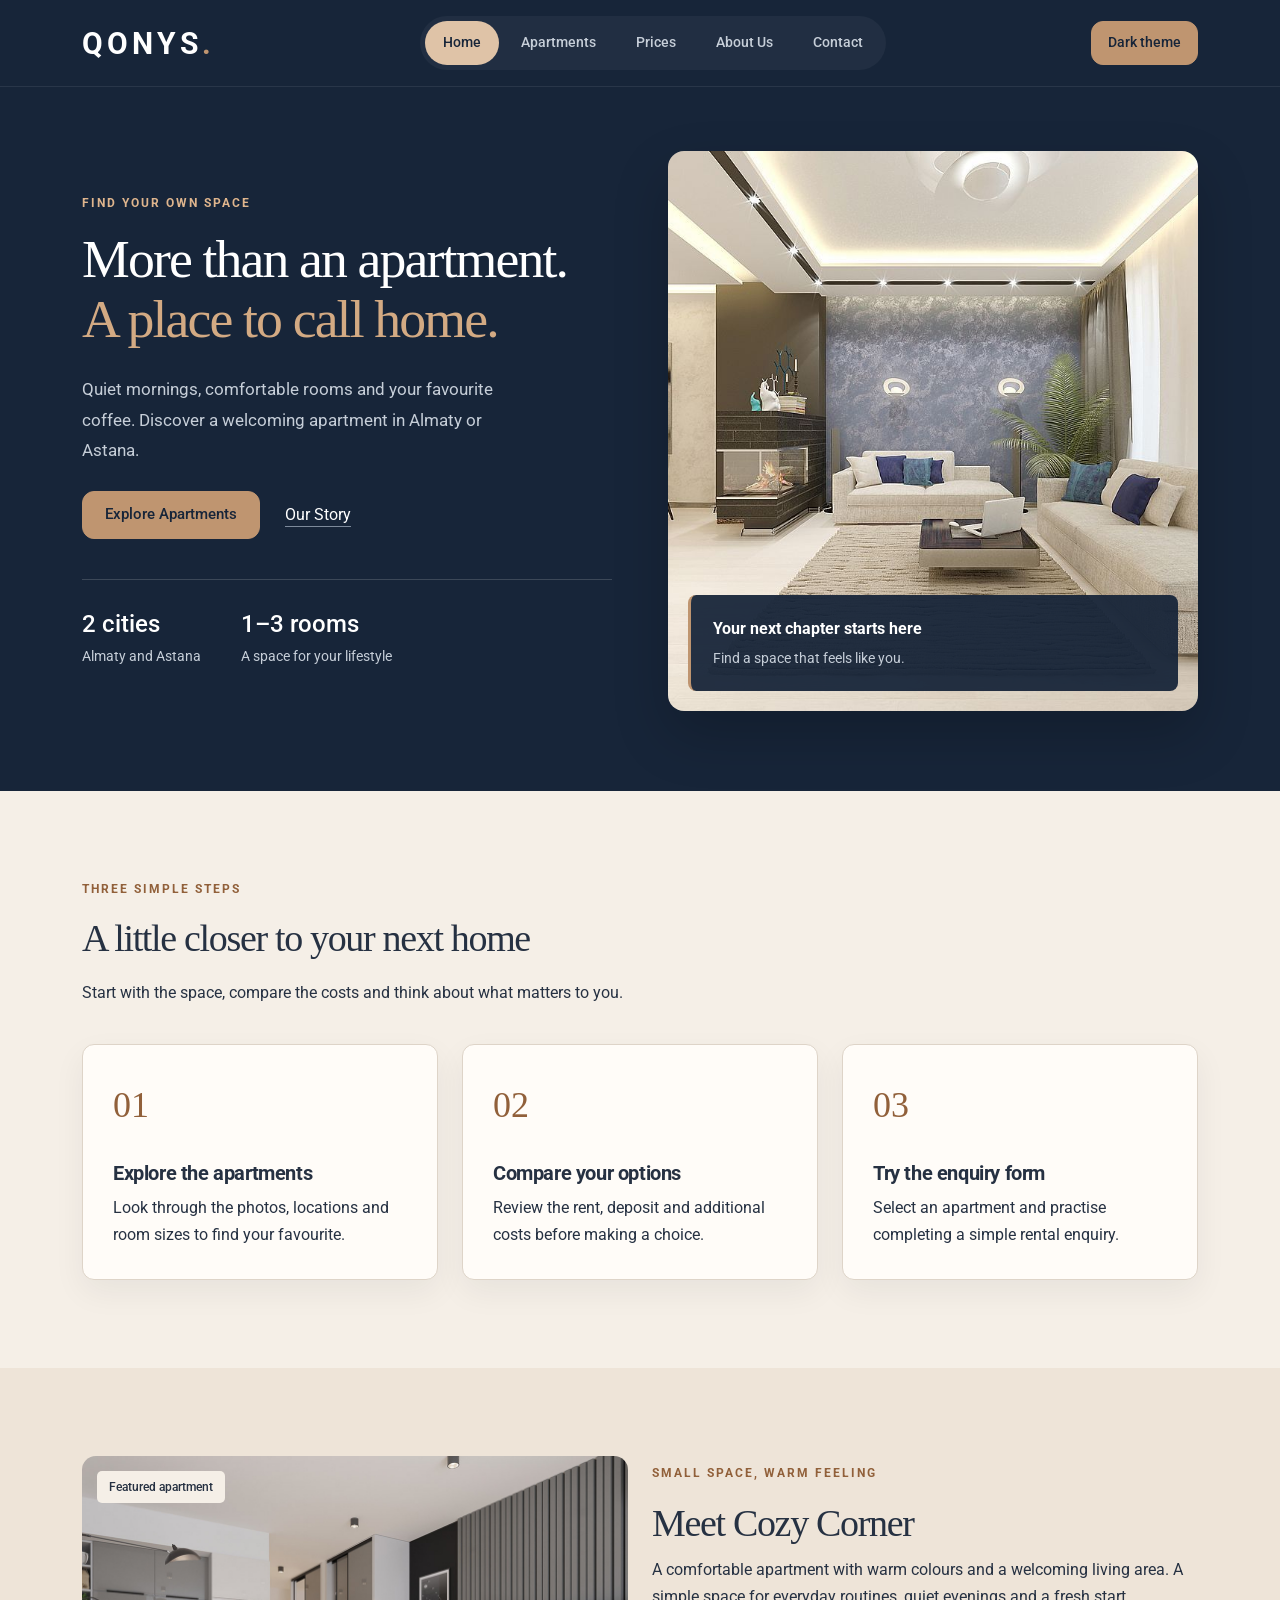
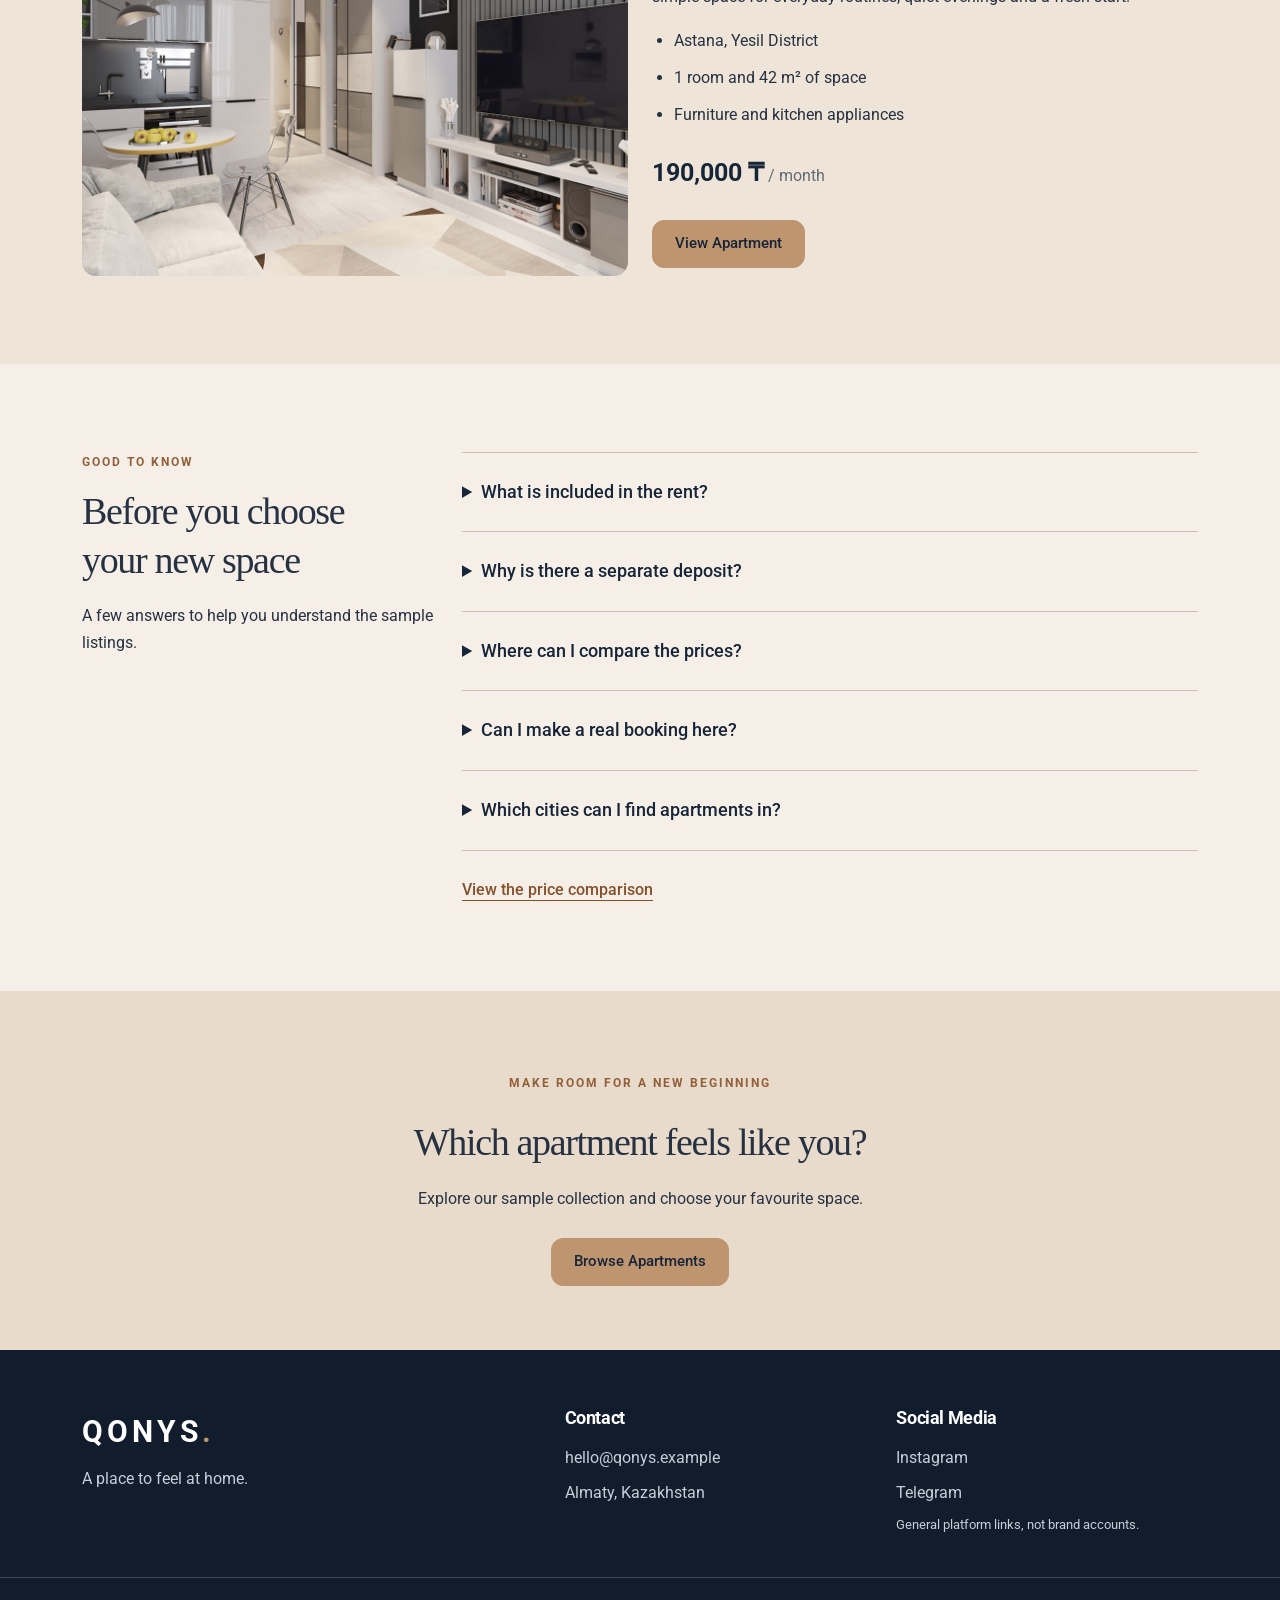
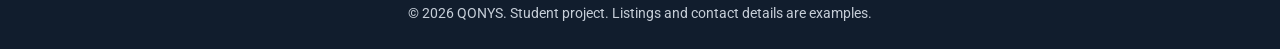
==== commit 307deebb: "Expand rental FAQ to five relevant questions" ====
--- a/index.html
+++ b/index.html
@@ -157,17 +157,22 @@
 
                             <details>
                                 <summary>Why is there a separate deposit?</summary>
-                                <p>A deposit is an additional upfront amount. In our examples, it equals one month's rent. For a real rental, ask about the return conditions before agreeing.</p>
+                                <p>In our examples, the deposit equals one month's rent and is paid upfront. For a real rental, ask the landlord about the return conditions before agreeing.</p>
                             </details>
 
                             <details>
                                 <summary>Where can I compare the prices?</summary>
-                                <p>The Prices page shows the city, number of rooms, monthly rent and deposit for every sample apartment.</p>
+                                <p>The Prices page shows the city, number of rooms, area, monthly rent and deposit for every sample apartment.</p>
                             </details>
 
                             <details>
                                 <summary>Can I make a real booking here?</summary>
-                                <p>No. QONYS is a student project. You can explore the apartments and try the form, but the website does not create bookings.</p>
+                                <p>No. QONYS is a student project. You can explore the apartments and practise using the forms, but the website does not create bookings.</p>
+                            </details>
+
+                            <details>
+                                <summary>Which cities can I find apartments in?</summary>
+                                <p>Our sample apartments are located in Almaty and Astana. Use the city filters on the Apartments page to view listings in your preferred city.</p>
                             </details>
                         </div>
 
--- a/css/theme.css
+++ b/css/theme.css
@@ -0,0 +1,192 @@
+.header-content {
+    flex-wrap: wrap;
+}
+
+.theme-controls {
+    display: flex;
+    align-items: center;
+    justify-content: center;
+    flex-wrap: wrap;
+    gap: 10px;
+}
+
+.theme-controls .main-button {
+    min-height: 44px;
+    padding: 10px 16px;
+    font-size: 14px;
+}
+
+.theme-controls small {
+    max-width: 240px;
+    color: #c6ced8;
+    font-size: 12px;
+}
+
+.theme-controls small:empty {
+    display: none;
+}
+
+html[data-theme="dark"] {
+    color-scheme: dark;
+    --surface: #203044;
+    --border: #516073;
+    --shadow: 0 12px 32px rgba(0, 0, 0, 0.16);
+}
+
+[data-theme="dark"] body {
+    color: #e1e7ef;
+    background-color: #152131;
+}
+
+[data-theme="dark"] header,
+[data-theme="dark"] .hero,
+[data-theme="dark"] .page-heading {
+    background-color: #101a28;
+}
+
+[data-theme="dark"] .soft-section {
+    background-color: #1b293b;
+}
+
+[data-theme="dark"] .banner {
+    background-color: #263344;
+}
+
+[data-theme="dark"] .feature-card,
+[data-theme="dark"] .apartment-card,
+[data-theme="dark"] .budget-box,
+[data-theme="dark"] .contact-form {
+    background-color: #203044;
+    border-color: #516073;
+}
+
+[data-theme="dark"] .card-bottom,
+[data-theme="dark"] .budget-row {
+    border-color: #516073;
+}
+
+[data-theme="dark"] .notice {
+    color: #e1e7ef;
+    background-color: #2a3b50;
+    border-left-color: #bf9570;
+}
+
+[data-theme="dark"] .tag {
+    color: #f0f4fa;
+    background-color: #24364b;
+}
+
+[data-theme="dark"] .location,
+[data-theme="dark"] .apartment-details,
+[data-theme="dark"] .apartment-price span,
+[data-theme="dark"] .featured-price,
+[data-theme="dark"] .contact-note,
+[data-theme="dark"] #demo,
+[data-theme="dark"] .price-table caption,
+[data-theme="dark"] .faq-list details p {
+    color: #c5d0df;
+}
+
+[data-theme="dark"] .apartment-price strong,
+[data-theme="dark"] .featured-price strong,
+[data-theme="dark"] .budget-total,
+[data-theme="dark"] .faq-list summary {
+    color: #f0f4fa;
+}
+
+[data-theme="dark"] .subtitle,
+[data-theme="dark"] .step-number,
+[data-theme="dark"] .text-link {
+    color: #dfb58d;
+}
+
+[data-theme="dark"] .text-link:hover,
+[data-theme="dark"] .faq-list summary:hover {
+    color: #f0d9c2;
+}
+
+[data-theme="dark"] .outline-button {
+    color: #eef2f8;
+    border-color: #b4c3d6;
+}
+
+[data-theme="dark"] .outline-button:hover,
+[data-theme="dark"] .outline-button:focus-visible,
+[data-theme="dark"] .outline-button:active {
+    color: white;
+    background-color: #354963;
+    border-color: #b4c3d6;
+}
+
+[data-theme="dark"] .form-control,
+[data-theme="dark"] .form-select {
+    color: #eef2f8;
+    background-color: #152131;
+    border-color: #8091a8;
+}
+
+[data-theme="dark"] .form-control::placeholder {
+    color: #aebed2;
+}
+
+[data-theme="dark"] .form-control:focus,
+[data-theme="dark"] .form-select:focus {
+    color: #eef2f8;
+    background-color: #152131;
+    border-color: #dfb58d;
+    box-shadow: 0 0 0 3px rgba(223, 181, 141, 0.18);
+}
+
+[data-theme="dark"] .form-select {
+    background-image: url("data:image/svg+xml,%3csvg xmlns='http://www.w3.org/2000/svg' viewBox='0 0 16 16'%3e%3cpath fill='none' stroke='%23e1e7ef' stroke-linecap='round' stroke-linejoin='round' stroke-width='2' d='m2 5 6 6 6-6'/%3e%3c/svg%3e");
+}
+
+[data-theme="dark"] .text-danger {
+    color: #ffadb6 !important;
+}
+
+[data-theme="dark"] .text-success {
+    color: #96dcaf !important;
+}
+
+[data-theme="dark"] .price-table {
+    color: #e1e7ef;
+    background-color: #203044;
+}
+
+[data-theme="dark"] .price-table thead {
+    background-color: #101a28;
+}
+
+[data-theme="dark"] .price-table th,
+[data-theme="dark"] .price-table td {
+    border-color: #516073;
+}
+
+[data-theme="dark"] .price-table tbody tr:nth-child(even) {
+    background-color: #2a3b50;
+}
+
+[data-theme="dark"] .faq-list,
+[data-theme="dark"] .faq-list details {
+    border-color: #516073;
+}
+
+[data-theme="dark"] .gallery-photo,
+[data-theme="dark"] .gallery-photo:hover,
+[data-theme="dark"] .gallery-photo:focus-visible,
+[data-theme="dark"] #photo-viewer {
+    color: #eef2f8;
+    background-color: #203044;
+    border-color: #516073;
+}
+
+[data-theme="dark"] :focus-visible {
+    outline-color: #dfb58d;
+}
+
+@media (max-width: 576px) {
+    .theme-controls {
+        width: 100%;
+    }
+}
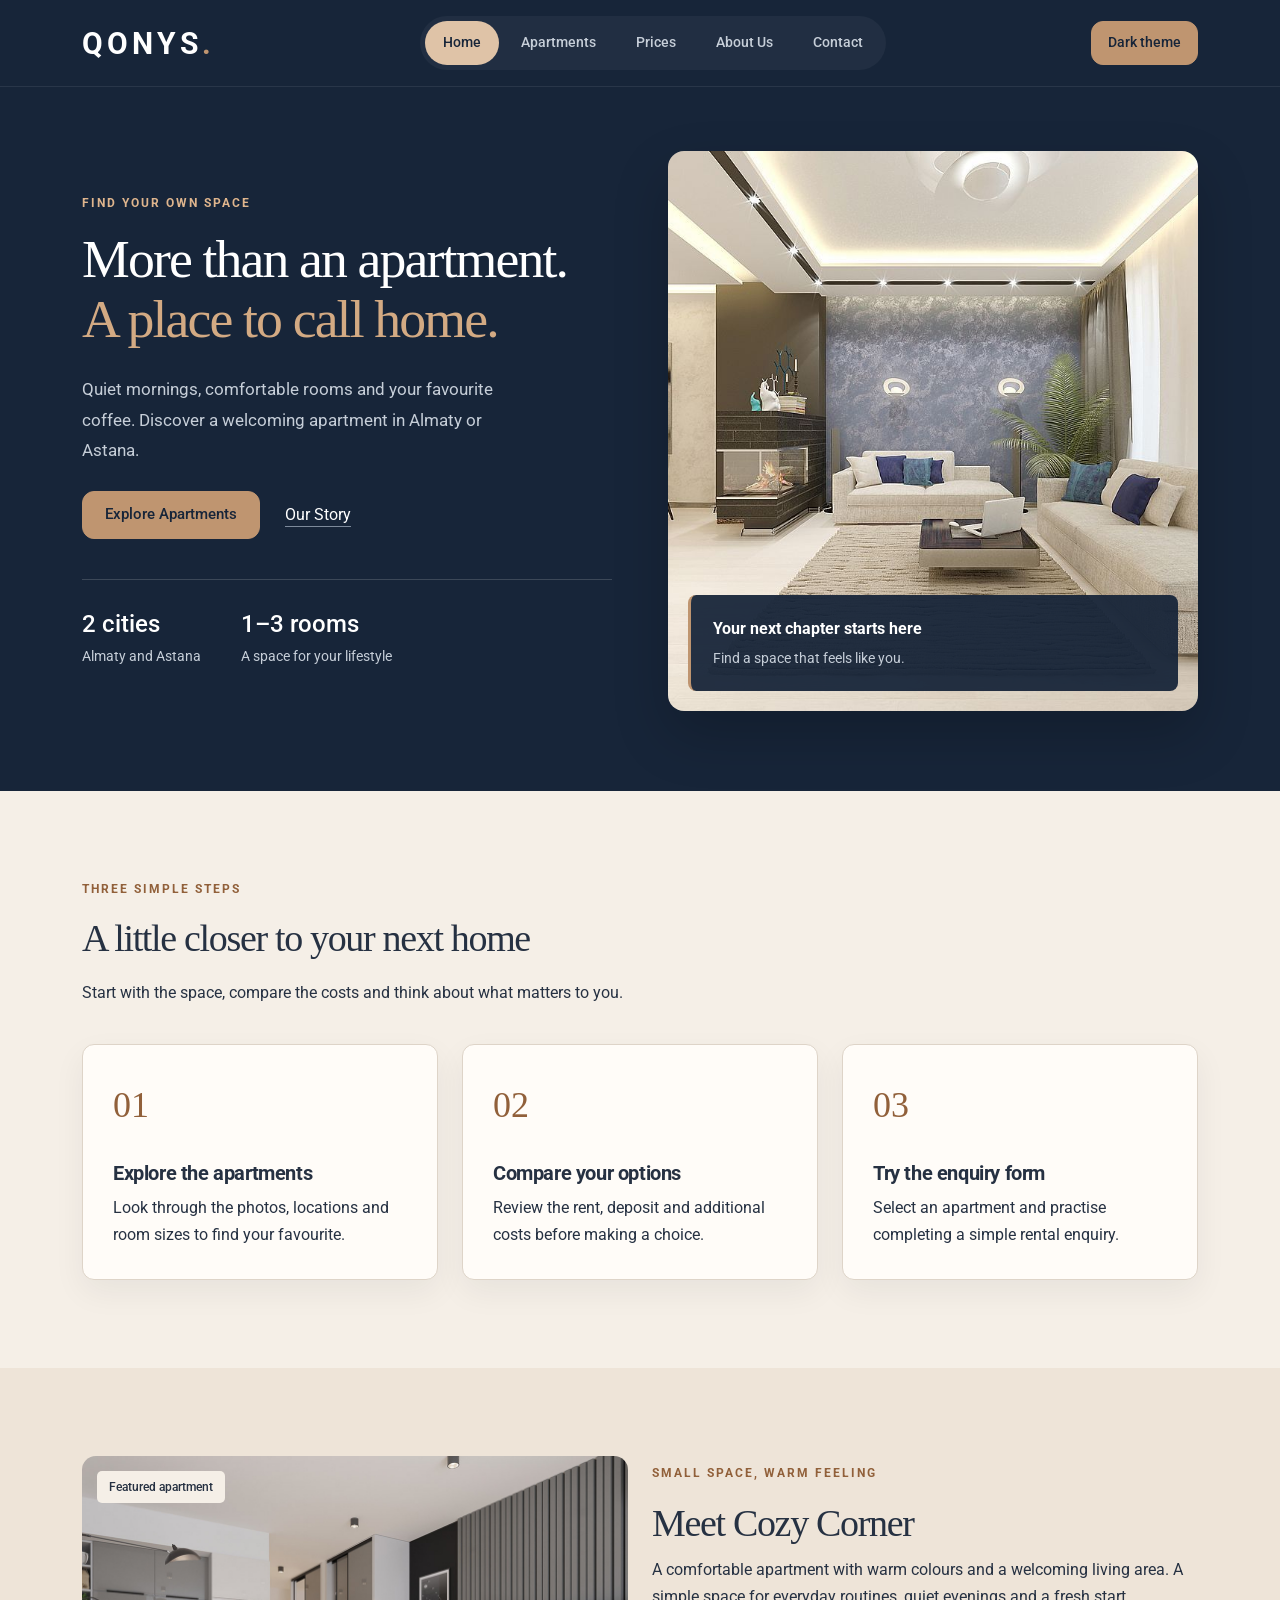
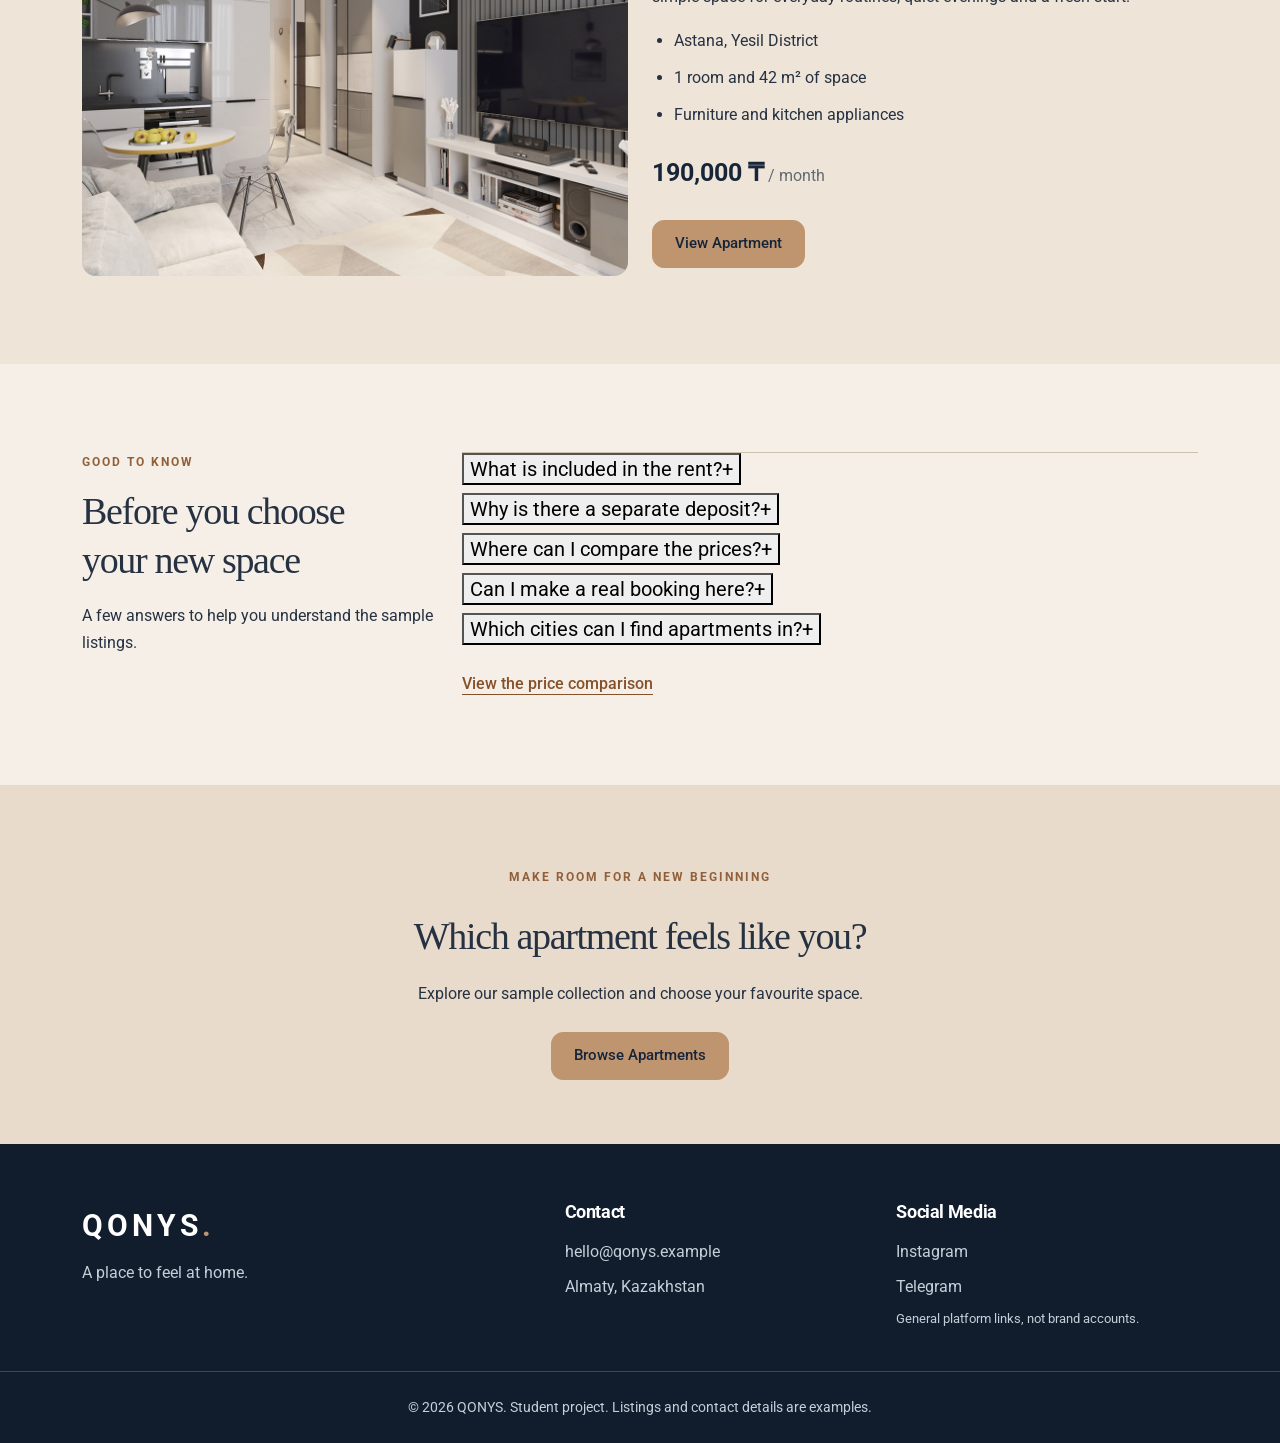
==== commit 8c855d76: "Akshit: Add animated jQuery FAQ with expand indicators" ====
--- a/index.html
+++ b/index.html
@@ -8,6 +8,7 @@
     <link href="https://fonts.googleapis.com/css2?family=Roboto:wght@400;500;700&display=swap" rel="stylesheet">
     <link rel="stylesheet" href="css/theme.css">
     <link rel="stylesheet" href="css/style.css">
+    <link rel="stylesheet" href="css/faq.css">
     <script src="js/theme.js"></script>
 </head>
 <body>
@@ -216,5 +217,7 @@
         <p class="copyright">© 2026 QONYS. Student project. Listings and contact details are examples.</p>
     </footer>
 
+    <script src="https://code.jquery.com/jquery-3.7.1.min.js"></script>
+    <script src="js/faq.js"></script>   
 </body>
 </html>
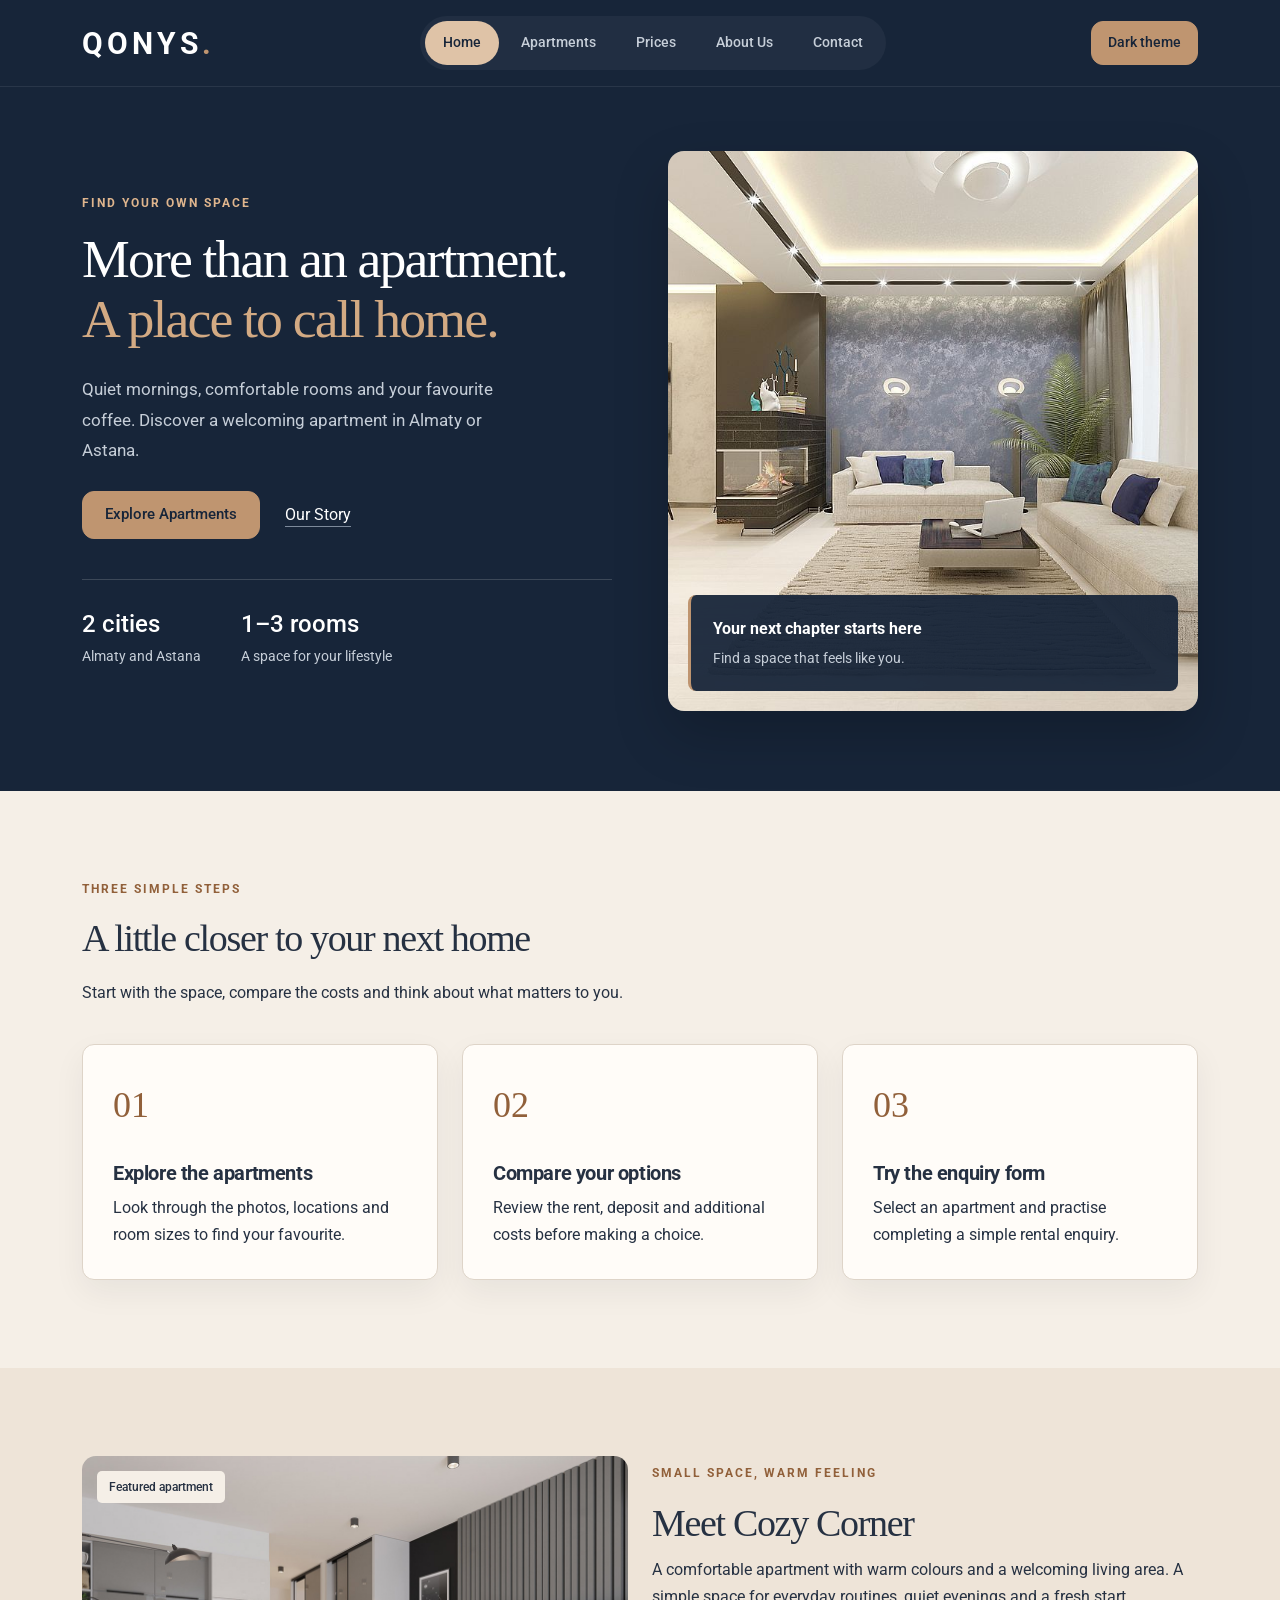
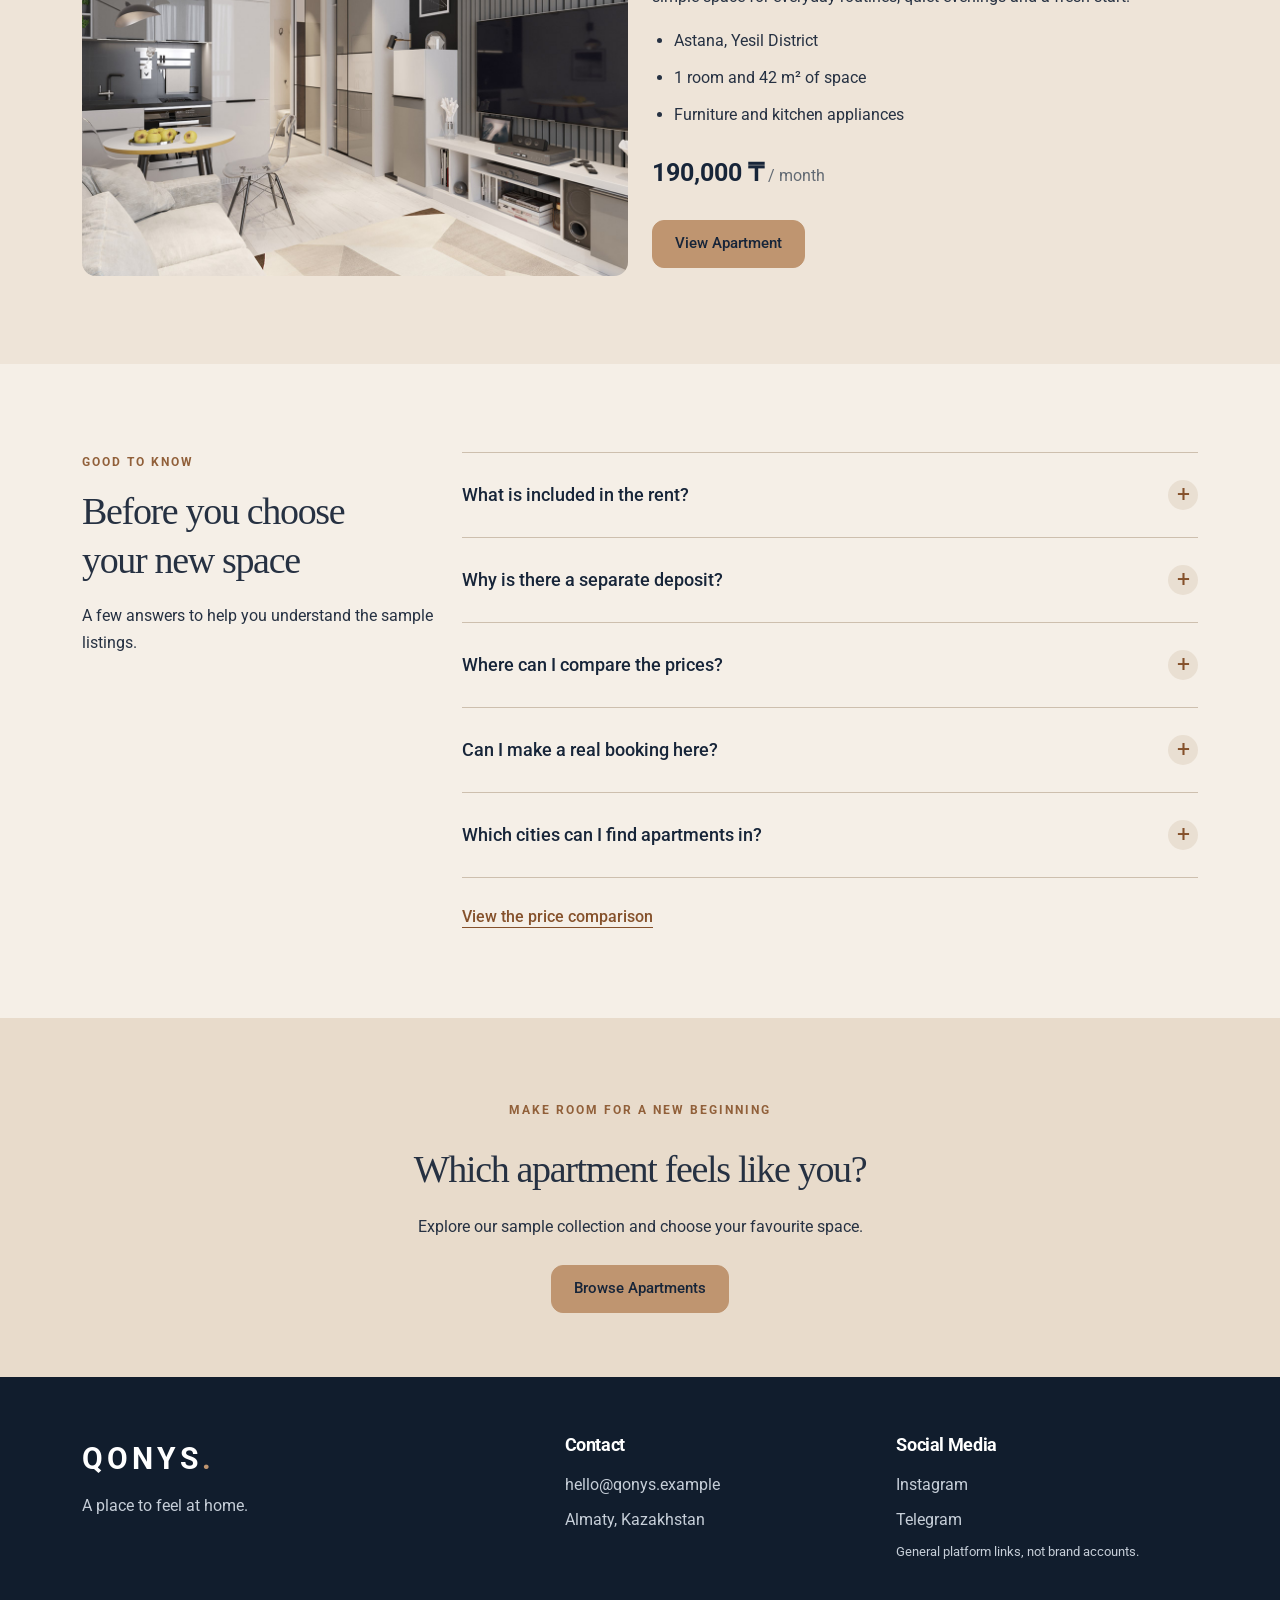
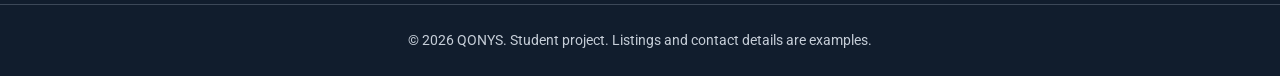
==== commit f13d0ed1: "Improve responsive layouts and fix stylesheet order" ====
--- a/index.html
+++ b/index.html
@@ -4,10 +4,9 @@
     <meta charset="UTF-8">
     <meta name="viewport" content="width=device-width, initial-scale=1.0">
     <link href="https://cdn.jsdelivr.net/npm/bootstrap@5.3.3/dist/css/bootstrap.min.css" rel="stylesheet">
-    <title>QONYS | Home</title>
     <link href="https://fonts.googleapis.com/css2?family=Roboto:wght@400;500;700&display=swap" rel="stylesheet">
+    <link rel="stylesheet" href="css/style.css">
     <link rel="stylesheet" href="css/theme.css">
-    <link rel="stylesheet" href="css/style.css">
     <link rel="stylesheet" href="css/faq.css">
     <script src="js/theme.js"></script>
 </head>
--- a/css/style.css
+++ b/css/style.css
@@ -1043,3 +1043,56 @@
         transition: none !important;
     }
 }
+
+#signed-in-name {
+    overflow-wrap: anywhere;
+}
+
+.header-content > *,
+.footer-content > * {
+    min-width: 0;
+}
+
+.table-responsive {
+    max-width: 100%;
+}
+
+@media (min-width: 577px) and (max-width: 991px) {
+    .header-content {
+        flex-wrap: wrap;
+        gap: 16px;
+    }
+
+    .header-content nav {
+        order: 3;
+        flex-basis: 100%;
+    }
+
+    .nav-links {
+        justify-content: center;
+    }
+
+    .theme-controls {
+        margin-left: auto;
+    }
+}
+
+@media (max-width: 576px) {
+    .contact-form .main-button {
+        width: 100%;
+    }
+
+    #signed-in-panel .d-flex {
+        flex-direction: column;
+    }
+
+    #signed-in-panel .d-flex > a,
+    #signed-in-panel .d-flex > button {
+        width: 100%;
+    }
+
+    .price-table th,
+    .price-table td {
+        padding: 14px;
+    }
+}
--- a/css/faq.css
+++ b/css/faq.css
@@ -0,0 +1,86 @@
+.faq-item {
+    padding: 20px 0;
+    border-bottom: 1px solid #cdbfae;
+}
+
+.faq-item h3 {
+    margin: 0;
+}
+
+.faq-question {
+    display: flex;
+    justify-content: space-between;
+    align-items: center;
+    gap: 20px;
+    width: 100%;
+    min-height: 44px;
+    padding: 4px 0;
+    border: 0;
+    border-radius: 8px;
+    color: #172539;
+    background-color: transparent;
+    font: inherit;
+    font-size: 18px;
+    font-weight: 500;
+    line-height: 1.5;
+    text-align: left;
+    cursor: pointer;
+    transition: color 160ms ease;
+}
+
+.faq-question:hover {
+    color: #85512b;
+}
+
+.faq-indicator {
+    display: flex;
+    align-items: center;
+    justify-content: center;
+    flex-shrink: 0;
+    width: 30px;
+    height: 30px;
+    border-radius: 50%;
+    color: #85512b;
+    background-color: #e9dfd2;
+    font-size: 23px;
+    font-weight: 400;
+    line-height: 1;
+}
+
+.faq-answer p {
+    margin: 15px 0 0;
+    color: #4e5864;
+    line-height: 1.7;
+}
+
+[data-theme="dark"] .faq-item {
+    border-color: #516073;
+}
+
+[data-theme="dark"] .faq-question {
+    color: #f0f4fa;
+}
+
+[data-theme="dark"] .faq-question:hover {
+    color: #dfb58d;
+}
+
+[data-theme="dark"] .faq-indicator {
+    color: #dfb58d;
+    background-color: #2a3b50;
+}
+
+[data-theme="dark"] .faq-answer p {
+    color: #c5d0df;
+}
+
+@media (max-width: 576px) {
+    .faq-question {
+        gap: 14px;
+        font-size: 17px;
+    }
+
+    .faq-item {
+        padding: 16px 0;
+    }
+}
